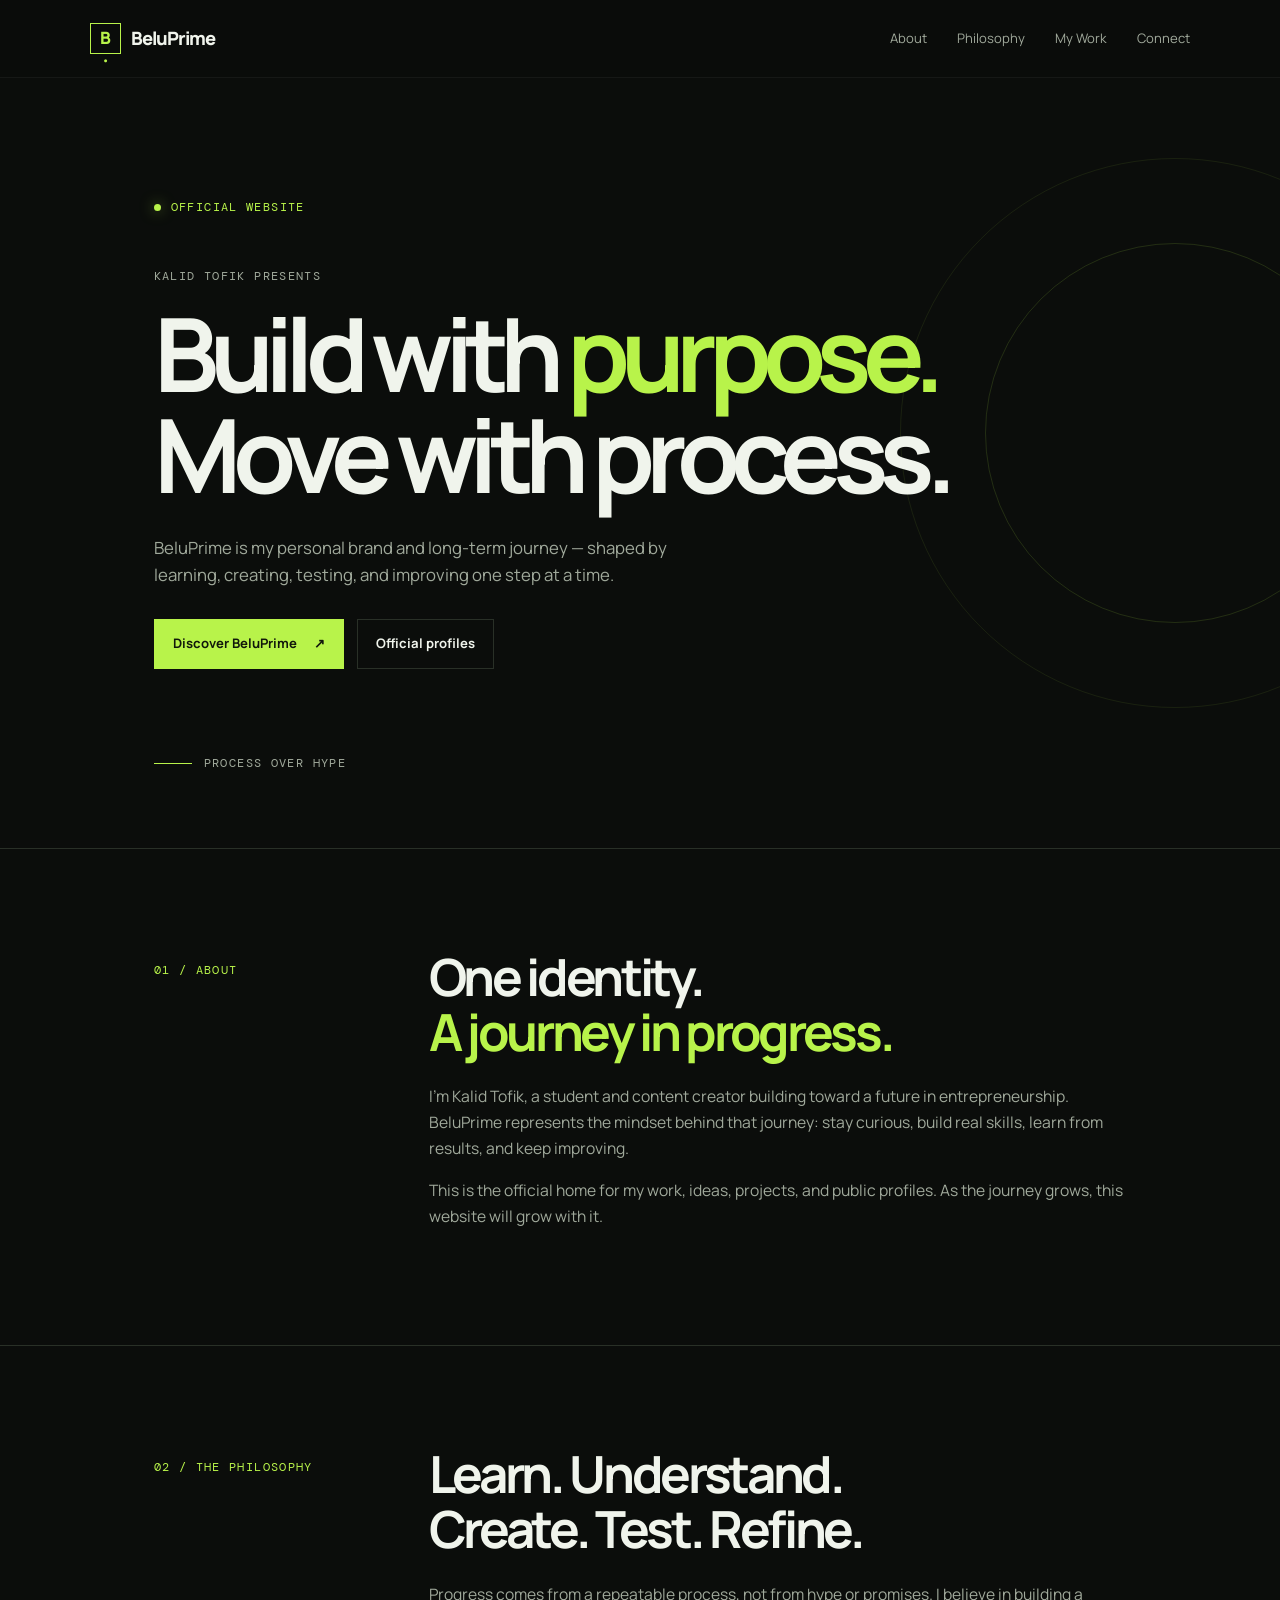
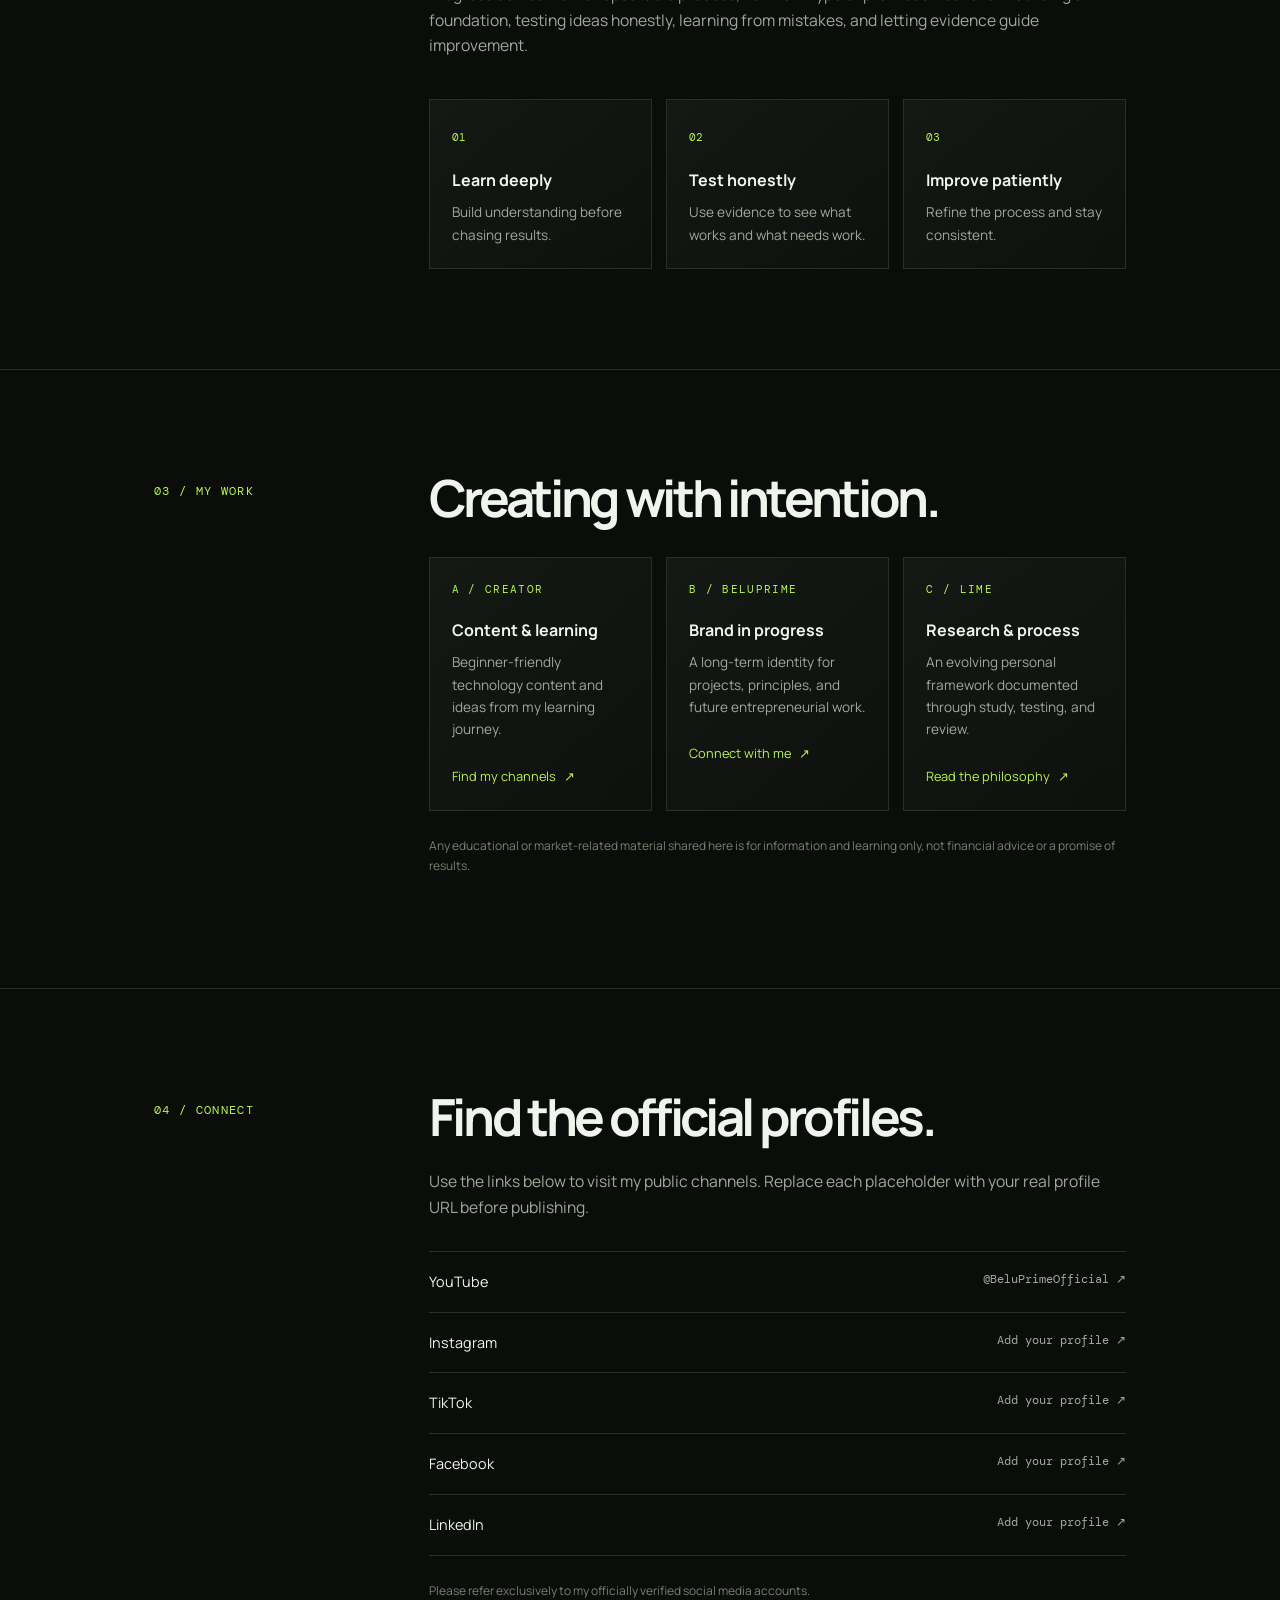
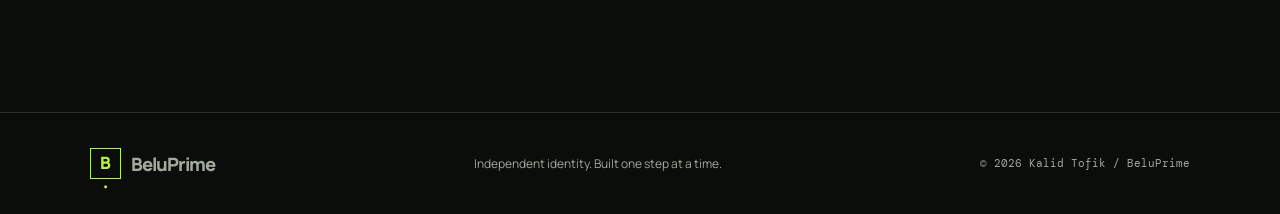
==== index.html @ 7e224785 "Update index.html" ====
<!doctype html>
<html lang="en">
<head>
  <meta charset="utf-8">
  <meta name="viewport" content="width=device-width, initial-scale=1">
  <meta name="description" content="The official home of Kalid Tofik and BeluPrime — a creator identity built around learning, process, and progress.">
  <meta name="theme-color" content="#0b0d0b">
  <meta property="og:title" content="BeluPrime — Official Website">
  <meta property="og:description" content="Meet Kalid Tofik and explore the BeluPrime philosophy: process over hype.">
  <meta property="og:type" content="website">
  <title>BeluPrime — Official Website</title>
  <link rel="stylesheet" href="style.css">
<link rel="icon" href="/beluprime.ico?v=4" type="image/x-icon">
<link rel="manifest" href="/site.webmanifest">
  <script type="application/ld+json">
  {
    "@context": "https://schema.org",
    "@type": "Person",
    "name": "Kalid Tofik",
    "alternateName": "BeluPrime",
    "description": "Creator and founder of BeluPrime.",
    "url": "https://beluprime.github.io/"
  }
  </script>
</head>
<body>
  <header class="topbar">
    <a class="wordmark" href="#home" aria-label="BeluPrime home"><span class="mark">B<span>•</span></span> BeluPrime</a>
    <nav aria-label="Main navigation">
      <a href="#about">About</a>
      <a href="#philosophy">Philosophy</a>
      <a href="#work">My Work</a>
      <a href="#connect">Connect</a>
    </nav>
  </header>

  <main>
    <section class="hero" id="home">
      <div class="eyebrow"><span class="dot"></span> OFFICIAL WEBSITE</div>
      <p class="hero-kicker">KALID TOFIK PRESENTS</p>
      <h1>Build with <span>purpose.</span><br>Move with process.</h1>
      <p class="hero-copy">BeluPrime is my personal brand and long-term journey — shaped by learning, creating, testing, and improving one step at a time.</p>
      <div class="actions">
        <a class="button primary" href="#about">Discover BeluPrime <span>↗</span></a>
        <a class="button secondary" href="#connect">Official profiles</a>
      </div>
      <div class="hero-note"><span class="line"></span> PROCESS OVER HYPE</div>
      <div class="hero-orbit orbit-one"></div><div class="hero-orbit orbit-two"></div>
    </section>

    <section class="intro section" id="about">
      <div class="section-label">01 / ABOUT</div>
      <div class="section-body">
        <h2>One identity.<br><span>A journey in progress.</span></h2>
        <p>I'm Kalid Tofik, a student and content creator building toward a future in entrepreneurship. BeluPrime represents the mindset behind that journey: stay curious, build real skills, learn from results, and keep improving.</p>
        <p>This is the official home for my work, ideas, projects, and public profiles. As the journey grows, this website will grow with it.</p>
      </div>
    </section>

    <section class="philosophy section" id="philosophy">
      <div class="section-label">02 / THE PHILOSOPHY</div>
      <div class="section-body">
        <h2>Learn. Understand.<br>Create. Test. Refine.</h2>
        <p>Progress comes from a repeatable process, not from hype or promises. I believe in building a foundation, testing ideas honestly, learning from mistakes, and letting evidence guide improvement.</p>
        <div class="principles">
          <article><span>01</span><h3>Learn deeply</h3><p>Build understanding before chasing results.</p></article>
          <article><span>02</span><h3>Test honestly</h3><p>Use evidence to see what works and what needs work.</p></article>
          <article><span>03</span><h3>Improve patiently</h3><p>Refine the process and stay consistent.</p></article>
        </div>
      </div>
    </section>

    <section class="work section" id="work">
      <div class="section-label">03 / MY WORK</div>
      <div class="section-body">
        <h2>Creating with intention.</h2>
        <div class="work-grid">
          <article class="work-card">
            <div class="card-index">A / CREATOR</div><h3>Content & learning</h3>
            <p>Beginner-friendly technology content and ideas from my learning journey.</p>
            <a href="#connect">Find my channels <span>↗</span></a>
          </article>
          <article class="work-card">
            <div class="card-index">B / BELUPRIME</div><h3>Brand in progress</h3>
            <p>A long-term identity for projects, principles, and future entrepreneurial work.</p>
            <a href="#connect">Connect with me <span>↗</span></a>
          </article>
          <article class="work-card">
            <div class="card-index">C / LIME</div><h3>Research & process</h3>
            <p>An evolving personal framework documented through study, testing, and review.</p>
            <a href="#philosophy">Read the philosophy <span>↗</span></a>
          </article>
        </div>
        <p class="disclaimer">Any educational or market-related material shared here is for information and learning only, not financial advice or a promise of results.</p>
      </div>
    </section>

    <section class="connect section" id="connect">
      <div class="section-label">04 / CONNECT</div>
      <div class="section-body">
        <h2>Find the official profiles.</h2>
        <p>Use the links below to visit my public channels. Replace each placeholder with your real profile URL before publishing.</p>
        <div class="social-list">
          <a href="https://www.youtube.com/@BeluPrimeOfficial" target="_blank" rel="noopener noreferrer"><span>YouTube</span><span>@BeluPrimeOfficial ↗</span></a>
          <a href="https://www.instagram.com/" target="_blank" rel="noopener noreferrer"><span>Instagram</span><span>Add your profile ↗</span></a>
          <a href="https://www.tiktok.com/" target="_blank" rel="noopener noreferrer"><span>TikTok</span><span>Add your profile ↗</span></a>
          <a href="https://www.facebook.com/" target="_blank" rel="noopener noreferrer"><span>Facebook</span><span>Add your profile ↗</span></a>
          <a href="https://www.linkedin.com/" target="_blank" rel="noopener noreferrer"><span>LinkedIn</span><span>Add your profile ↗</span></a>
        </div>
        <p class="small-note">Please refer exclusively to my officially verified social media accounts.</p>
      </div>
    </section>
  </main>

  <footer>
    <a class="wordmark" href="#home"><span class="mark">B<span>•</span></span> BeluPrime</a>
    <p>Independent identity. Built one step at a time.</p>
    <span class="copyright">© <span id="year"></span> Kalid Tofik / BeluPrime</span>
  </footer>
  <script>document.getElementById('year').textContent = new Date().getFullYear();</script>
</body>
</html>
---- style.css ----
@import url('https://fonts.googleapis.com/css2?family=DM+Mono:wght@400;500&family=Manrope:wght@400;500;600;700;800&display=swap');
:root{--bg:#0b0d0b;--panel:#111511;--text:#f0f4ec;--muted:#a0a99b;--lime:#b8f34a;--line:#293027}
*{box-sizing:border-box}html{scroll-behavior:smooth;scroll-padding-top:90px}body{margin:0;background:var(--bg);color:var(--text);font-family:Manrope,Arial,sans-serif;line-height:1.65}a{color:inherit;text-decoration:none}.topbar{height:78px;display:flex;align-items:center;justify-content:space-between;padding:0 7vw;border-bottom:1px solid #ffffff0d;position:sticky;top:0;background:#0b0d0bed;backdrop-filter:blur(14px);z-index:5}.wordmark{font-weight:800;letter-spacing:-.05em;display:flex;align-items:center;gap:10px;font-size:1.15rem}.mark{width:31px;height:31px;border:1px solid var(--lime);color:var(--lime);display:grid;place-items:center;font-size:17px;letter-spacing:-.08em}.mark span{font-size:10px}nav{display:flex;gap:30px;color:var(--muted);font-size:.82rem}nav a:hover,.social-list a:hover{color:var(--lime)}.hero{min-height:650px;padding:120px 12vw 75px;position:relative;overflow:hidden;border-bottom:1px solid var(--line)}.eyebrow,.hero-kicker,.section-label,.card-index,.hero-note{font-family:'DM Mono',monospace;letter-spacing:.12em;font-size:.72rem}.eyebrow{color:var(--lime);display:flex;align-items:center;gap:10px}.dot{width:7px;height:7px;border-radius:50%;background:var(--lime);box-shadow:0 0 14px #b8f34a88}.hero-kicker{color:var(--muted);margin-top:50px}.hero h1{font-size:clamp(3.4rem,8vw,7.2rem);line-height:.99;letter-spacing:-.085em;margin:17px 0 28px;max-width:900px;position:relative;z-index:1}.hero h1 span,.section h2 span{color:var(--lime)}.hero-copy{max-width:560px;color:var(--muted);font-size:1.05rem}.actions{display:flex;gap:13px;flex-wrap:wrap;margin-top:30px}.button{padding:13px 18px;font-size:.82rem;font-weight:700;border:1px solid var(--line)}.button span{margin-left:14px}.primary{background:var(--lime);color:#11170b;border-color:var(--lime)}.secondary:hover{border-color:var(--lime)}.hero-note{display:flex;align-items:center;gap:12px;color:var(--muted);margin-top:85px}.line{height:1px;width:38px;background:var(--lime)}.hero-orbit{position:absolute;border:1px solid #b8f34a16;border-radius:50%;pointer-events:none}.orbit-one{width:550px;height:550px;right:-170px;top:80px}.orbit-two{width:380px;height:380px;right:-85px;top:165px;border-color:#b8f34a24}.section{display:grid;grid-template-columns:220px 1fr;gap:55px;padding:100px 12vw;border-bottom:1px solid var(--line)}.section-label{color:var(--lime);padding-top:12px}.section-body{max-width:850px}.section h2{font-size:clamp(2.1rem,4vw,3.8rem);line-height:1.08;letter-spacing:-.065em;margin:0 0 25px}.section-body>p{max-width:720px;color:var(--muted);font-size:.98rem}.principles{display:grid;grid-template-columns:repeat(3,1fr);gap:14px;margin-top:40px}.principles article,.work-card{border:1px solid var(--line);background:linear-gradient(140deg,#141914,#0e100e);padding:22px}.principles span,.card-index{color:var(--lime);font-family:'DM Mono',monospace;font-size:.7rem}.principles h3,.work-card h3{font-size:1rem;margin:18px 0 8px}.principles p,.work-card p{font-size:.85rem;color:var(--muted);margin:0}.work-grid{display:grid;grid-template-columns:repeat(3,1fr);gap:14px;margin-top:32px}.work-card{min-height:230px}.work-card a{display:inline-block;margin-top:25px;color:var(--lime);font-size:.8rem}.work-card a span{margin-left:5px}.disclaimer,.small-note{font-size:.75rem!important;color:#788171!important;margin-top:25px}.social-list{border-top:1px solid var(--line);margin-top:30px}.social-list a{display:flex;justify-content:space-between;gap:15px;padding:18px 0;border-bottom:1px solid var(--line);font-size:.9rem}.social-list a span:last-child{font-family:'DM Mono',monospace;font-size:.73rem;color:var(--muted)}footer{display:flex;align-items:center;justify-content:space-between;gap:20px;padding:35px 7vw;color:var(--muted);font-size:.75rem}footer p{margin:0}.copyright{font-family:'DM Mono',monospace;font-size:.68rem}
@media(max-width:760px){.topbar{height:auto;min-height:70px;padding:17px 6vw;align-items:flex-start;gap:18px;flex-direction:column}nav{width:100%;gap:18px;flex-wrap:wrap;font-size:.75rem}.hero{padding:90px 7vw 55px;min-height:600px}.hero h1{font-size:clamp(3.2rem,15vw,5.4rem)}.hero-copy{font-size:.95rem}.orbit-one{right:-370px}.orbit-two{right:-280px}.section{grid-template-columns:1fr;gap:22px;padding:70px 7vw}.principles,.work-grid{grid-template-columns:1fr}.principles article{padding:20px}.work-card{min-height:auto}footer{align-items:flex-start;flex-direction:column;padding:30px 7vw}.hero-note{margin-top:65px}}
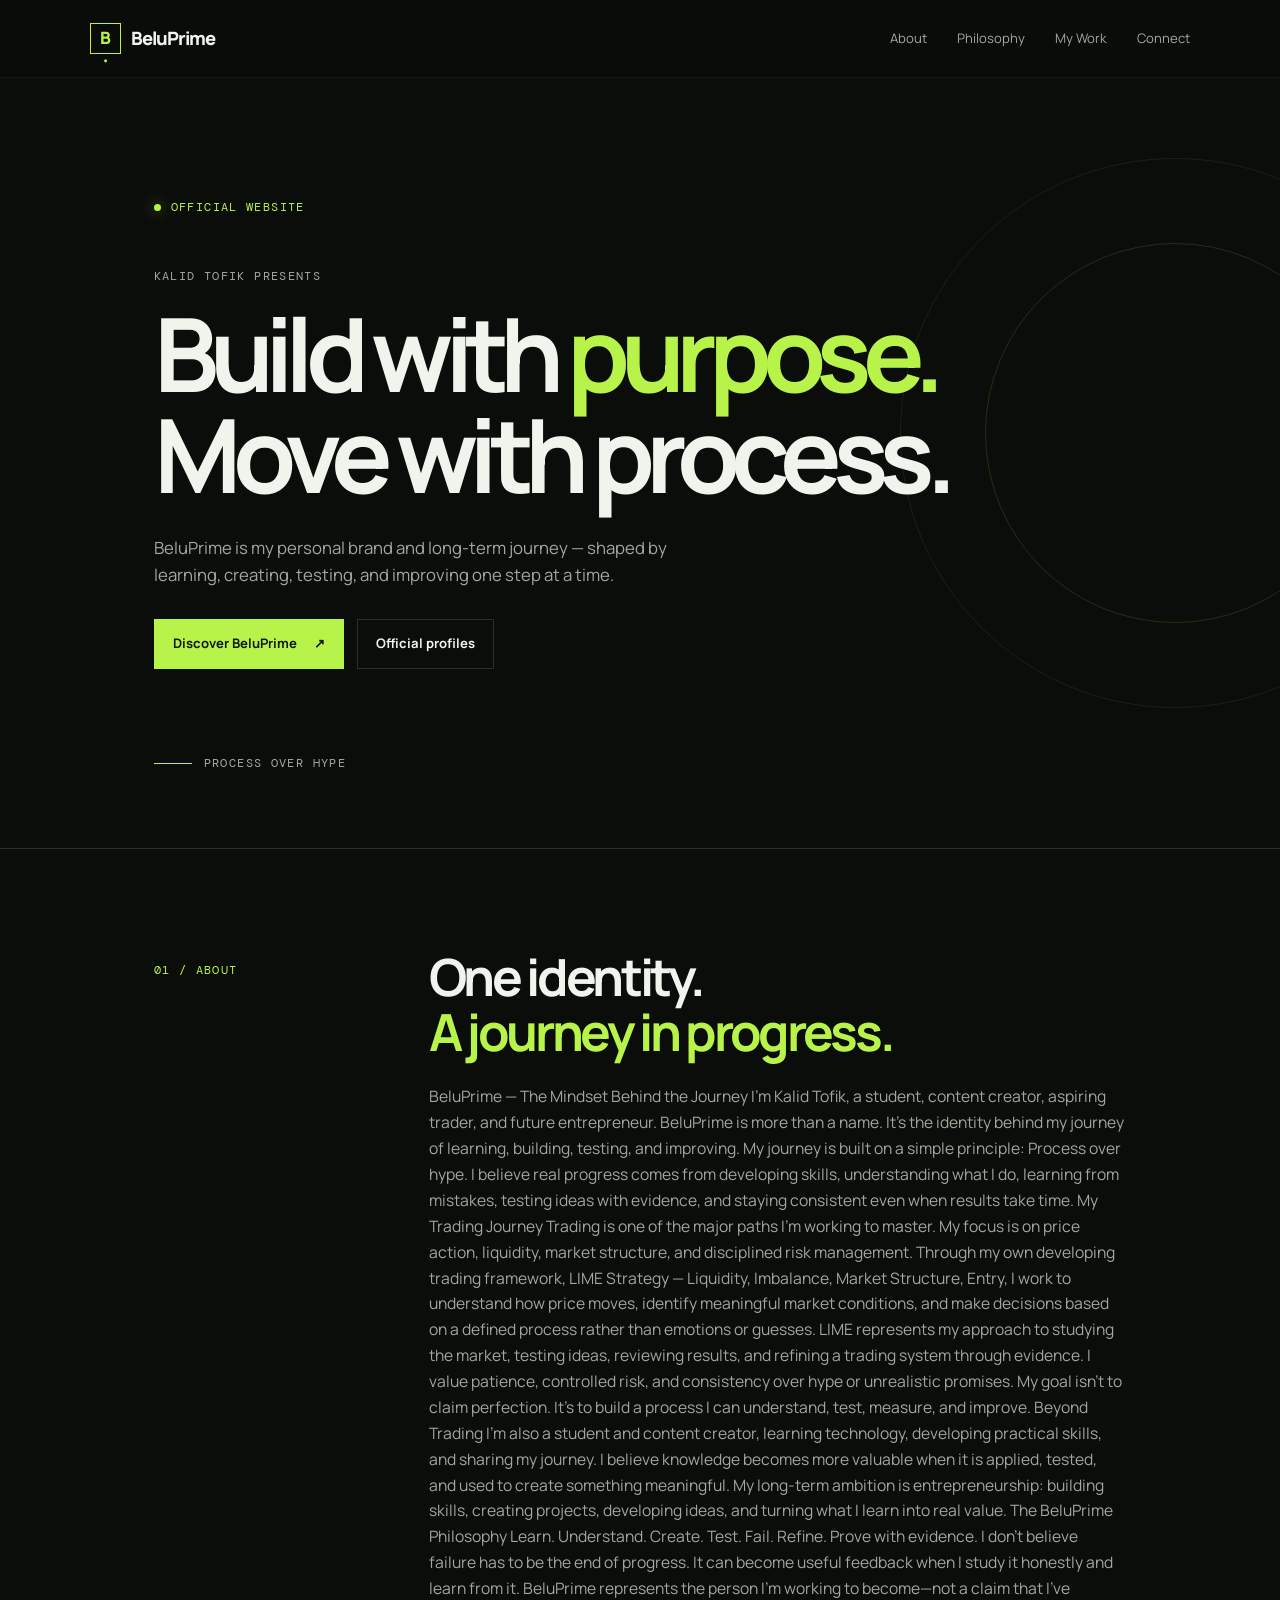
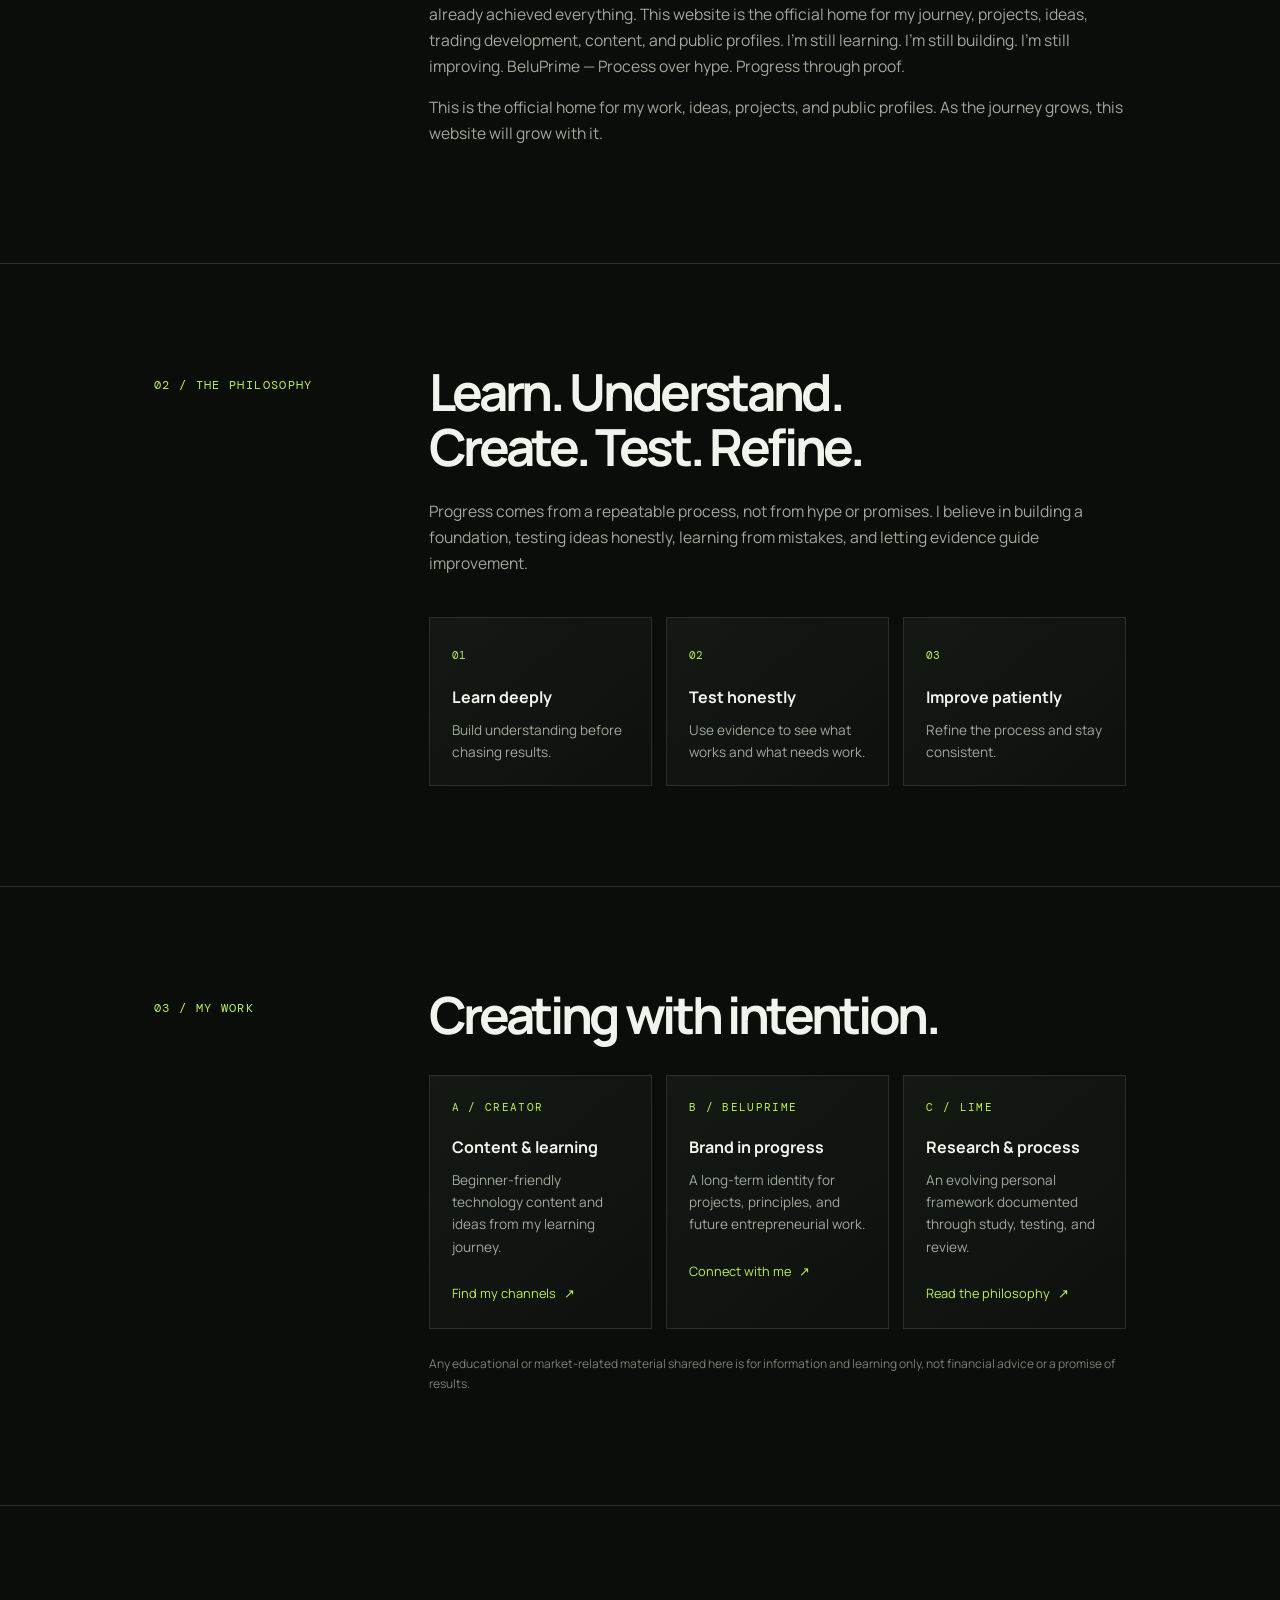
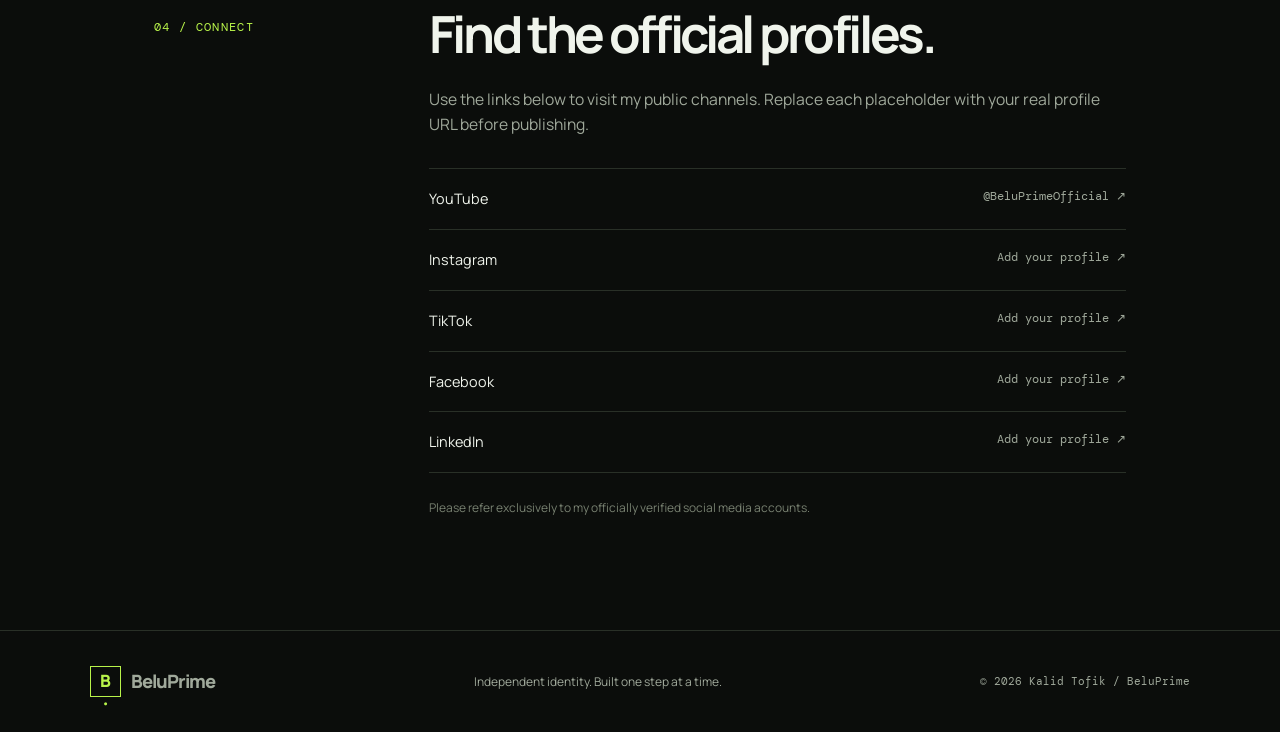
==== commit 91e9f599: "Update index.html" ====
--- a/index.html
+++ b/index.html
@@ -52,7 +52,47 @@
       <div class="section-label">01 / ABOUT</div>
       <div class="section-body">
         <h2>One identity.<br><span>A journey in progress.</span></h2>
-        <p>I'm Kalid Tofik, a student and content creator building toward a future in entrepreneurship. BeluPrime represents the mindset behind that journey: stay curious, build real skills, learn from results, and keep improving.</p>
+        <p>
+          BeluPrime — The Mindset Behind the Journey
+
+I'm Kalid Tofik, a student, content creator, aspiring trader, and future entrepreneur.
+
+BeluPrime is more than a name. It's the identity behind my journey of learning, building, testing, and improving.
+
+My journey is built on a simple principle: Process over hype.
+
+I believe real progress comes from developing skills, understanding what I do, learning from mistakes, testing ideas with evidence, and staying consistent even when results take time.
+
+My Trading Journey
+
+Trading is one of the major paths I'm working to master. My focus is on price action, liquidity, market structure, and disciplined risk management.
+
+Through my own developing trading framework, LIME Strategy — Liquidity, Imbalance, Market Structure, Entry, I work to understand how price moves, identify meaningful market conditions, and make decisions based on a defined process rather than emotions or guesses.
+
+LIME represents my approach to studying the market, testing ideas, reviewing results, and refining a trading system through evidence. I value patience, controlled risk, and consistency over hype or unrealistic promises.
+
+My goal isn't to claim perfection. It's to build a process I can understand, test, measure, and improve.
+
+Beyond Trading
+
+I'm also a student and content creator, learning technology, developing practical skills, and sharing my journey. I believe knowledge becomes more valuable when it is applied, tested, and used to create something meaningful.
+
+My long-term ambition is entrepreneurship: building skills, creating projects, developing ideas, and turning what I learn into real value.
+
+The BeluPrime Philosophy
+
+Learn. Understand. Create. Test. Fail. Refine. Prove with evidence.
+
+I don't believe failure has to be the end of progress. It can become useful feedback when I study it honestly and learn from it.
+
+BeluPrime represents the person I'm working to become—not a claim that I've already achieved everything.
+
+This website is the official home for my journey, projects, ideas, trading development, content, and public profiles.
+
+I'm still learning. I'm still building. I'm still improving.
+
+BeluPrime — Process over hype. Progress through proof.
+        </p>
         <p>This is the official home for my work, ideas, projects, and public profiles. As the journey grows, this website will grow with it.</p>
       </div>
     </section>
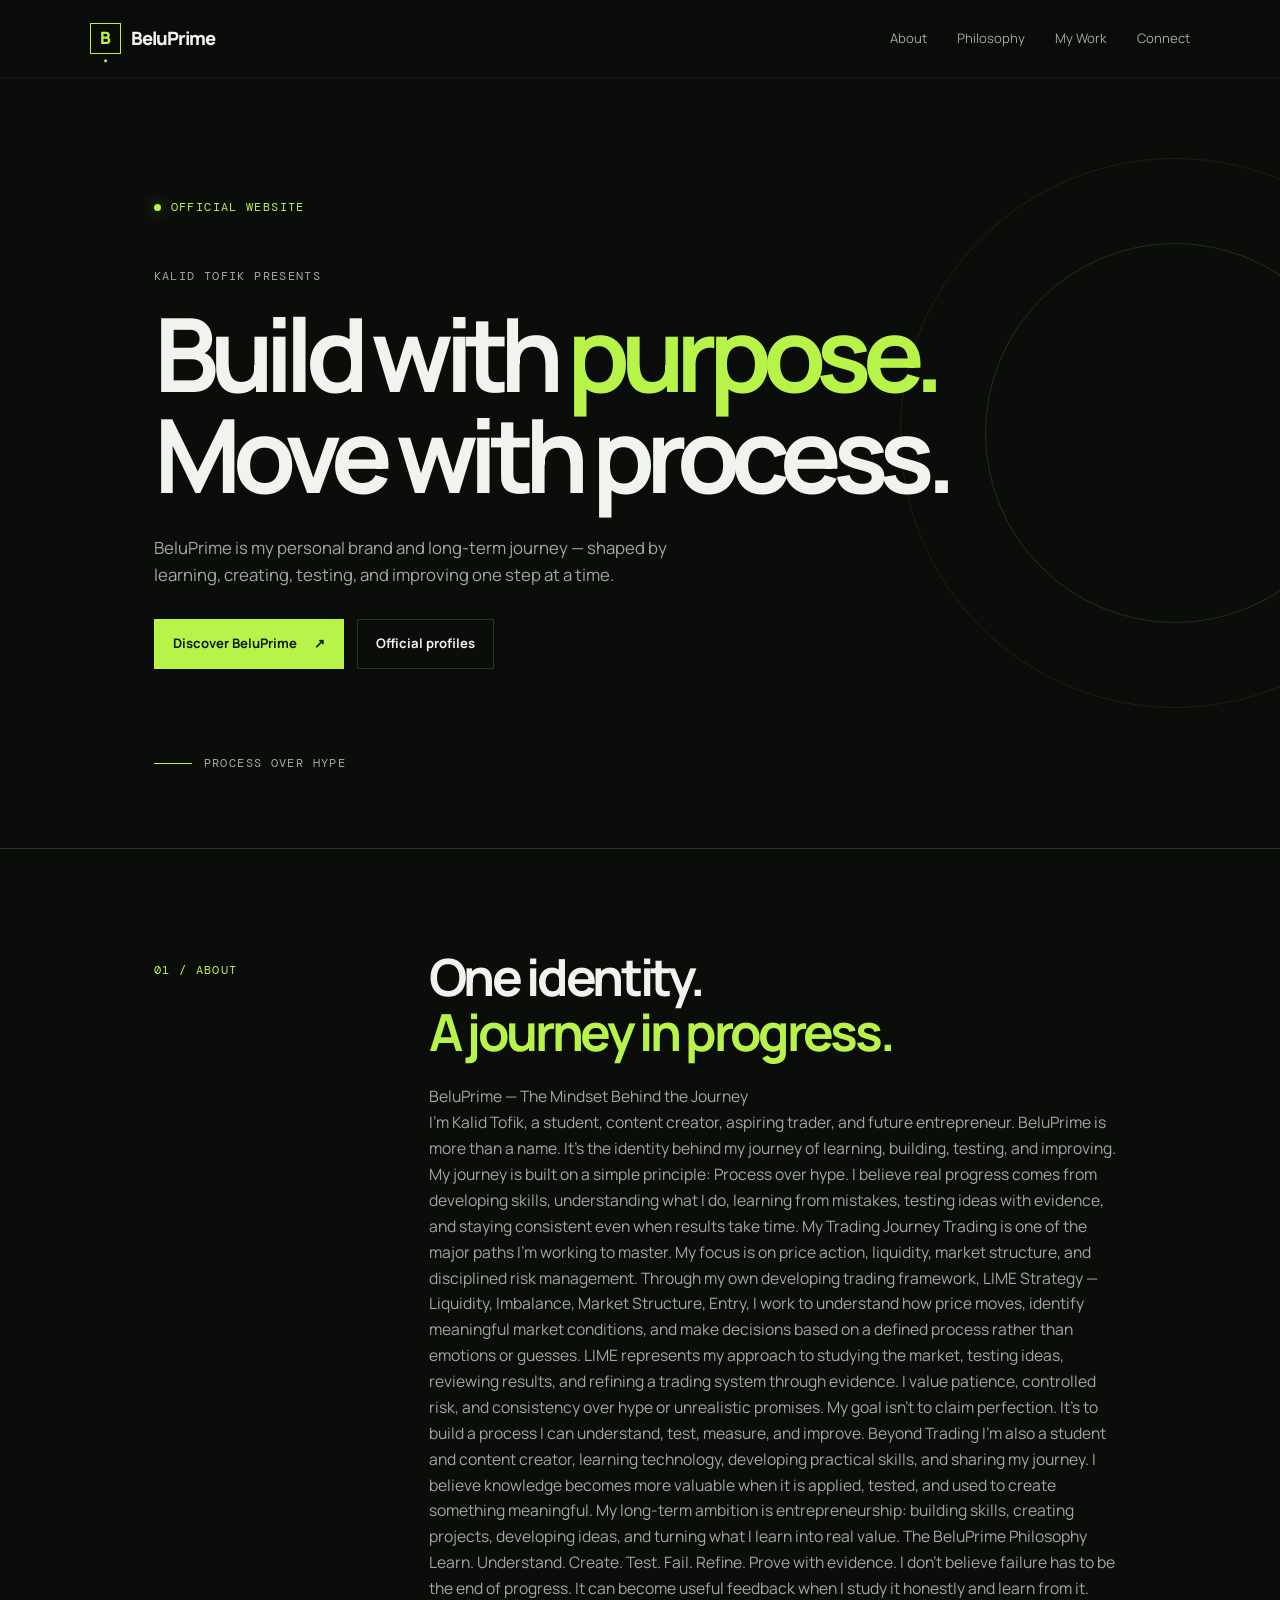
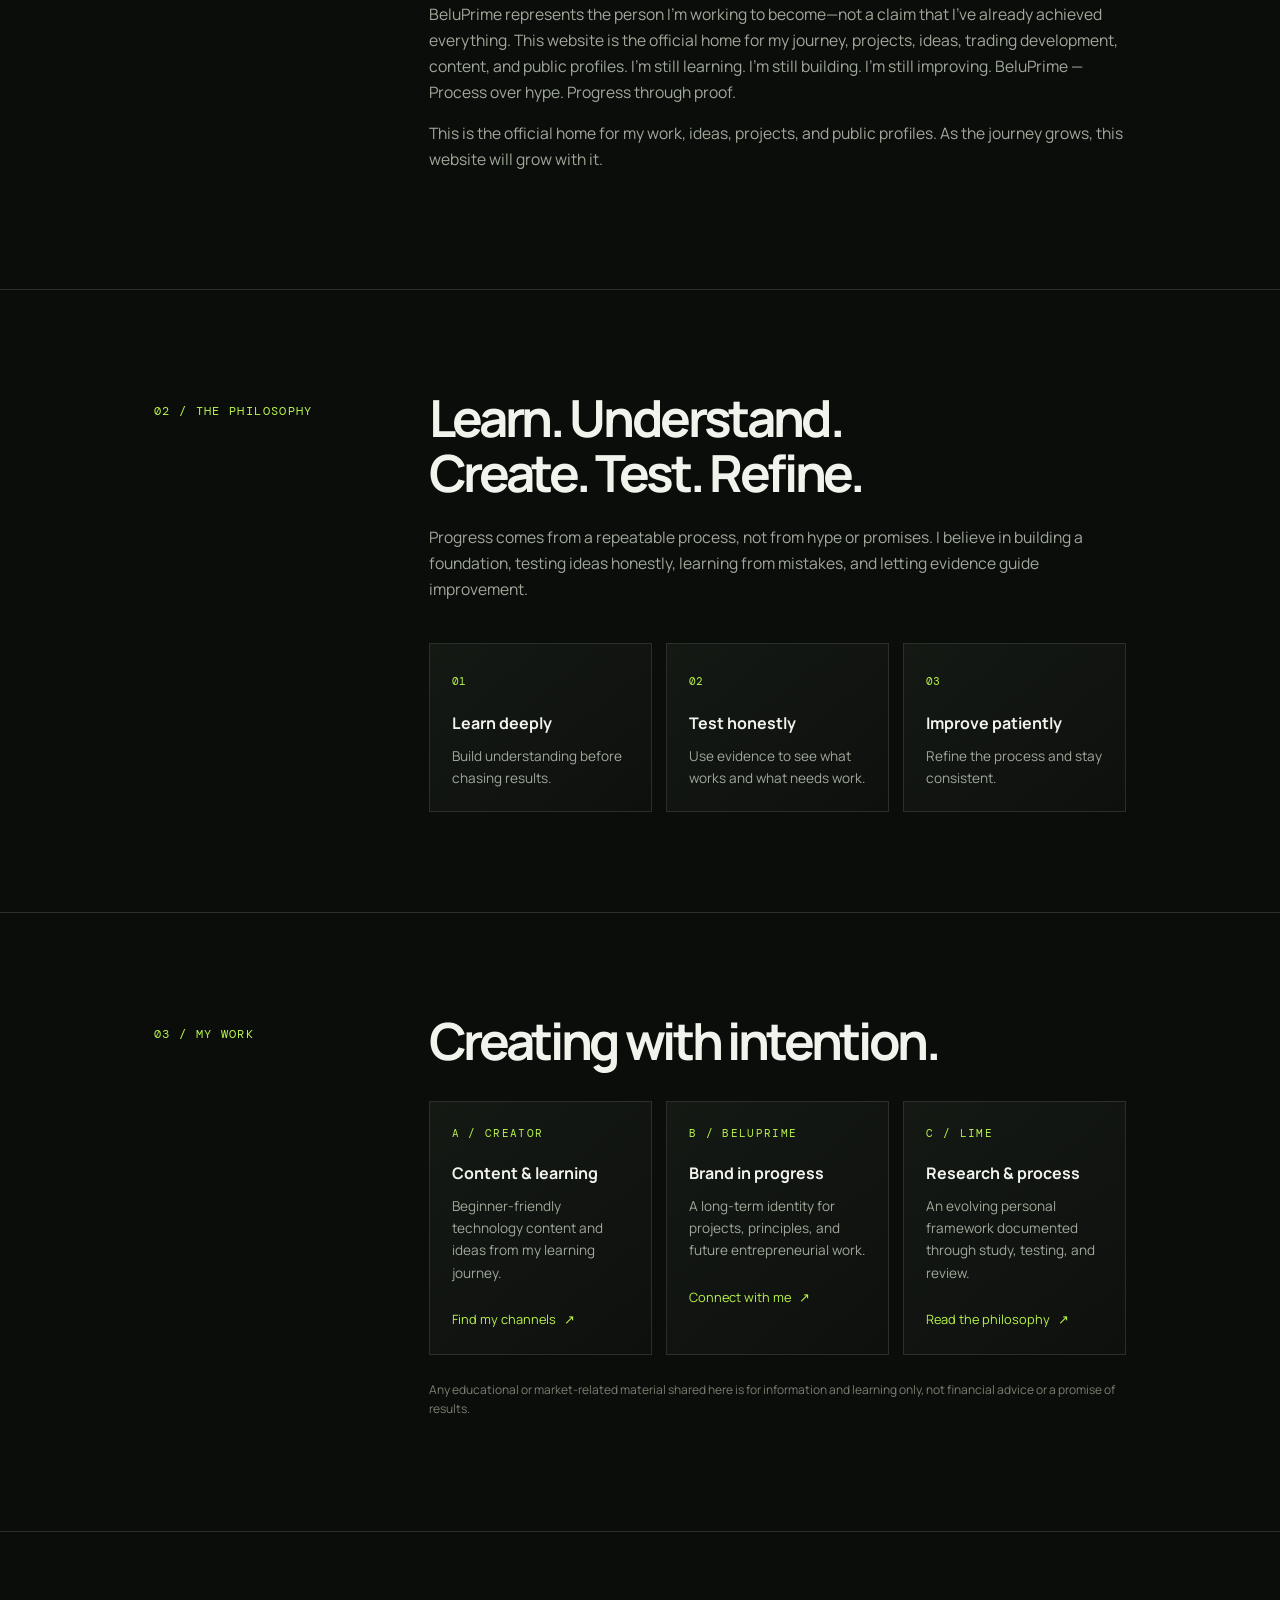
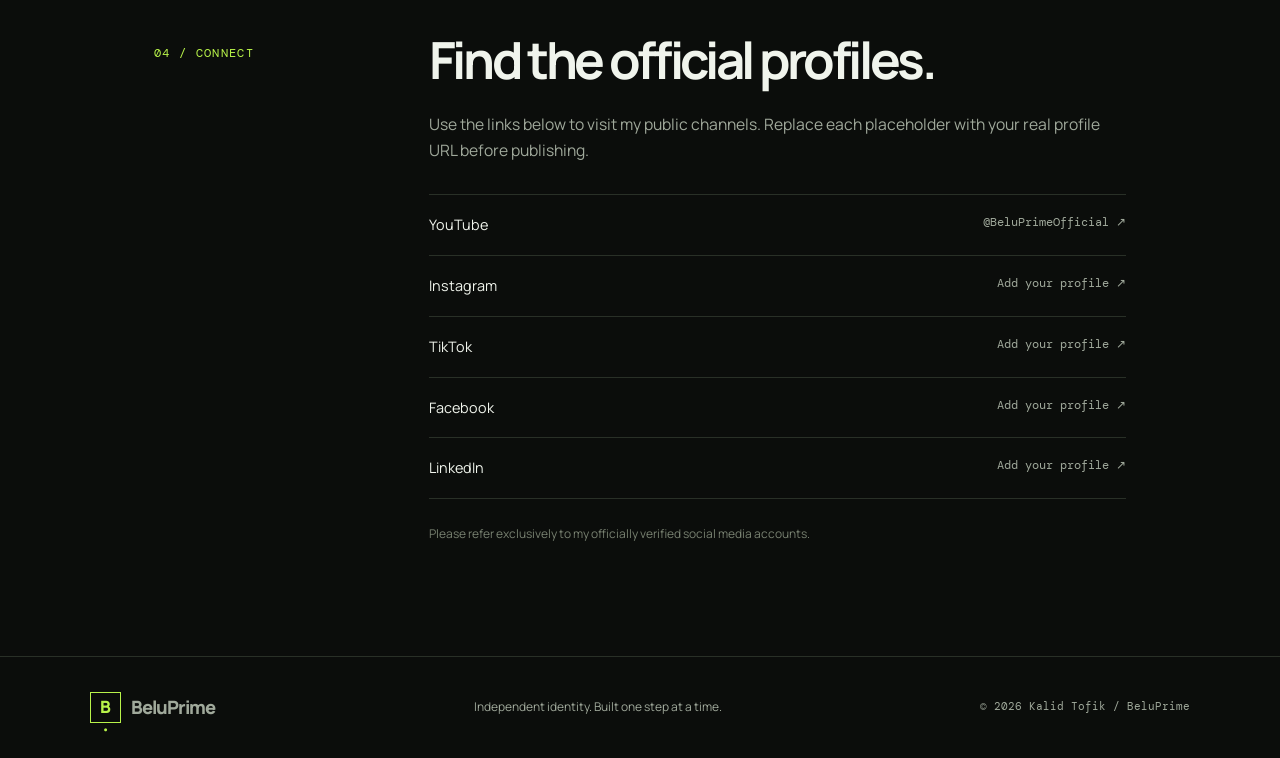
==== commit 4f5709fa: "Add line break to the description in index.html" ====
--- a/index.html
+++ b/index.html
@@ -53,7 +53,7 @@
       <div class="section-body">
         <h2>One identity.<br><span>A journey in progress.</span></h2>
         <p>
-          BeluPrime — The Mindset Behind the Journey
+          BeluPrime — The Mindset Behind the Journey<br>
 
 I'm Kalid Tofik, a student, content creator, aspiring trader, and future entrepreneur.
 
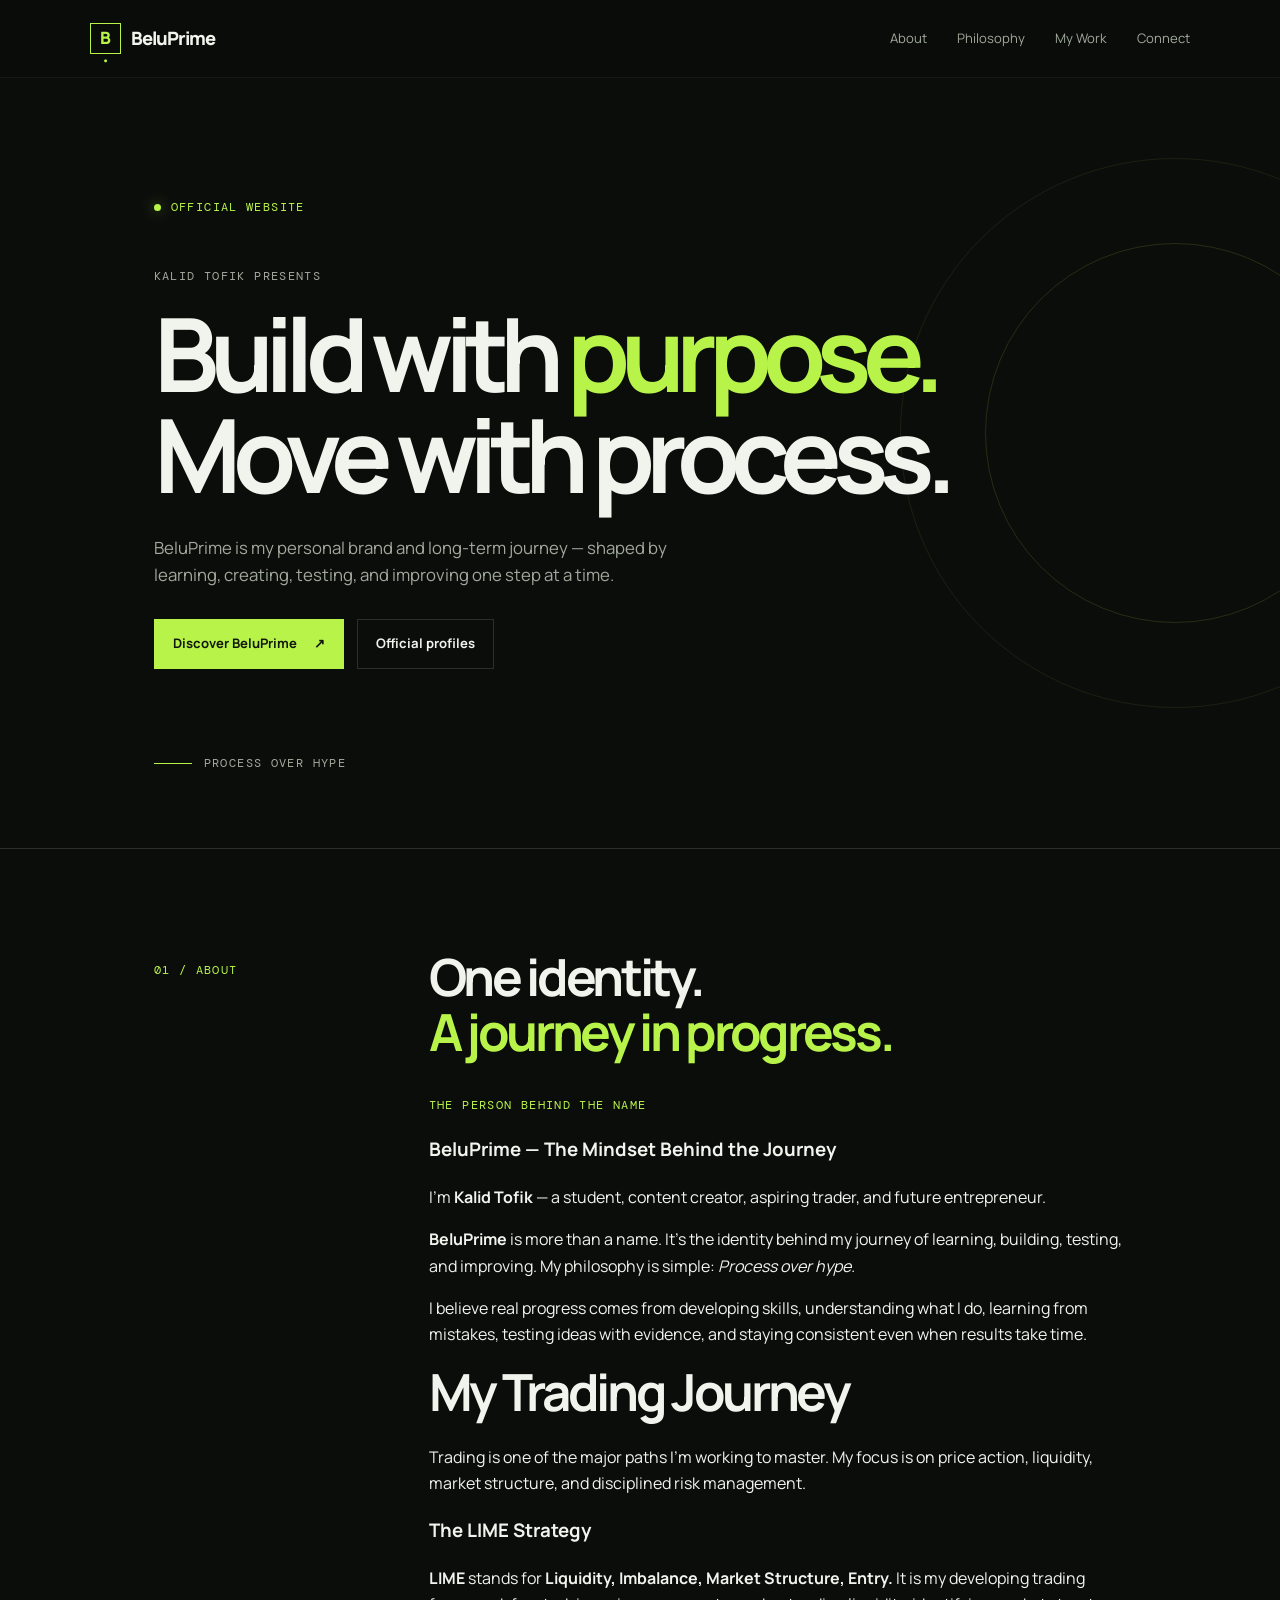
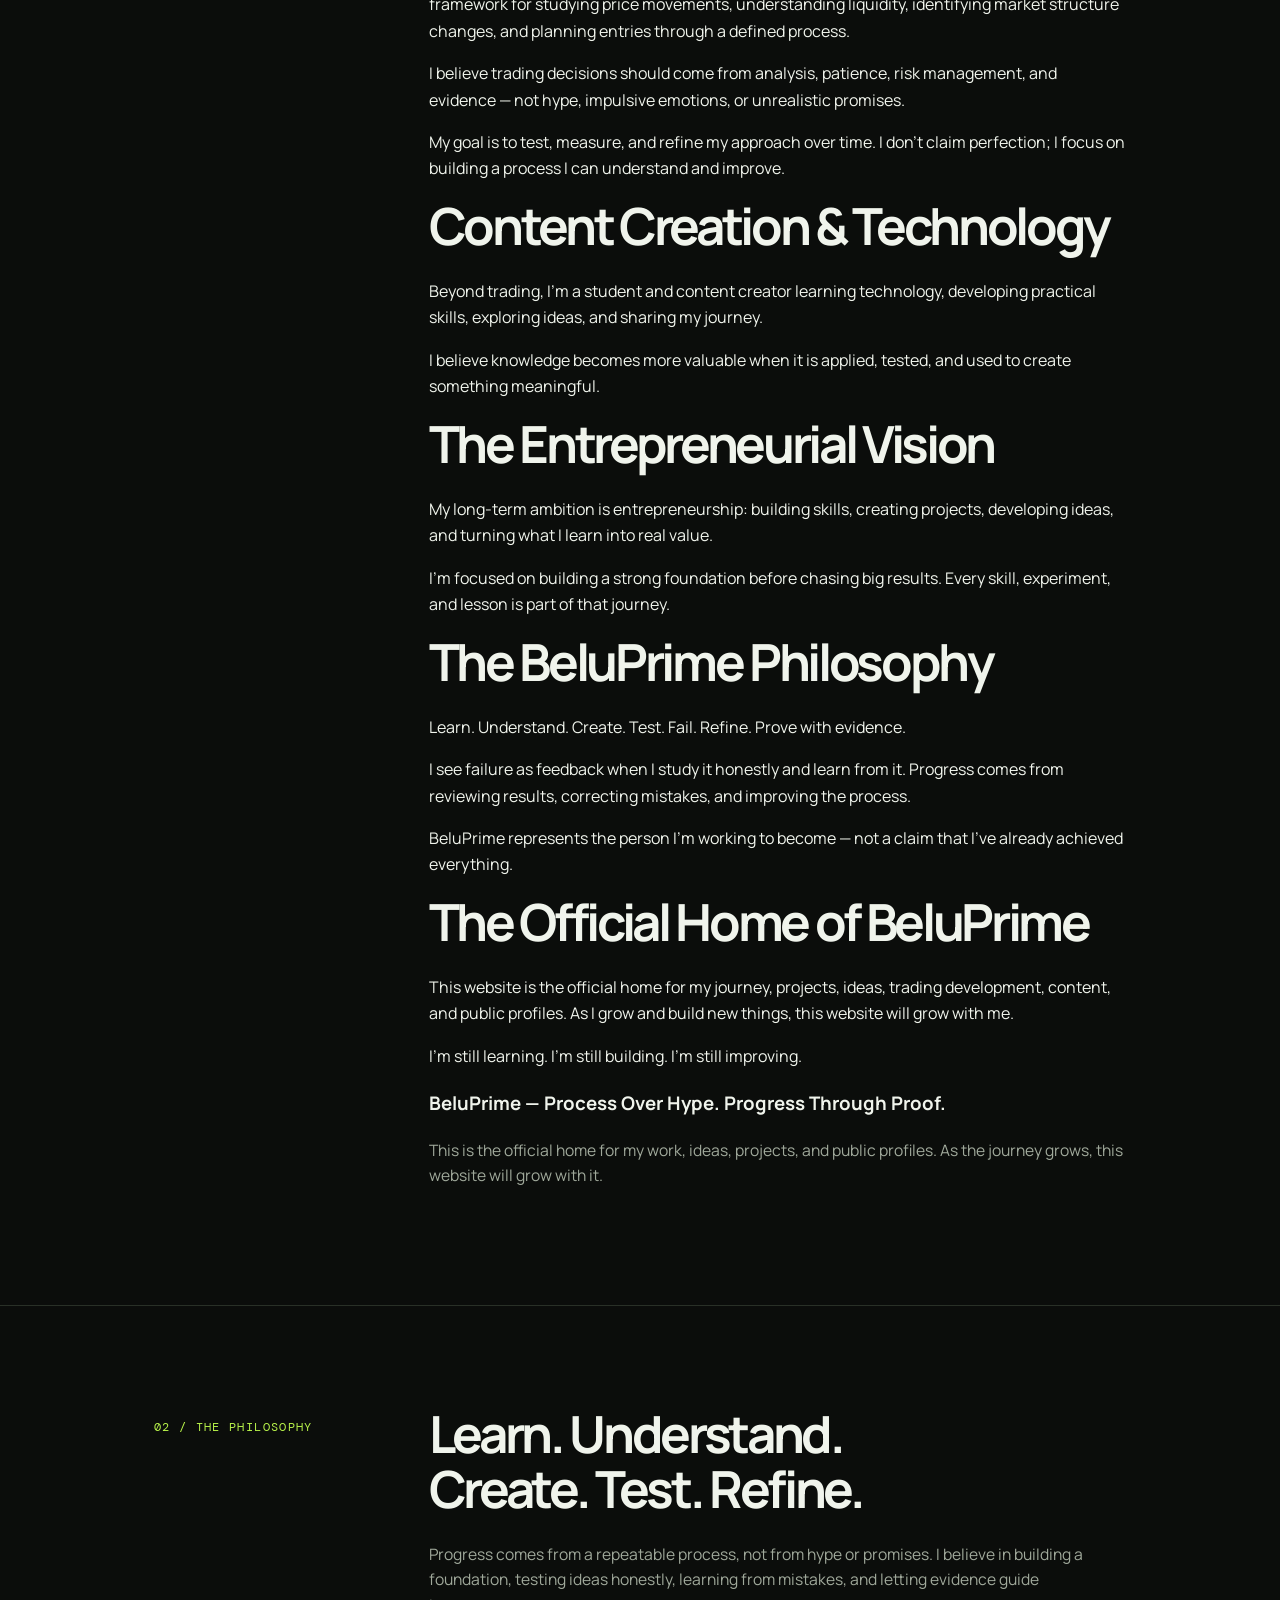
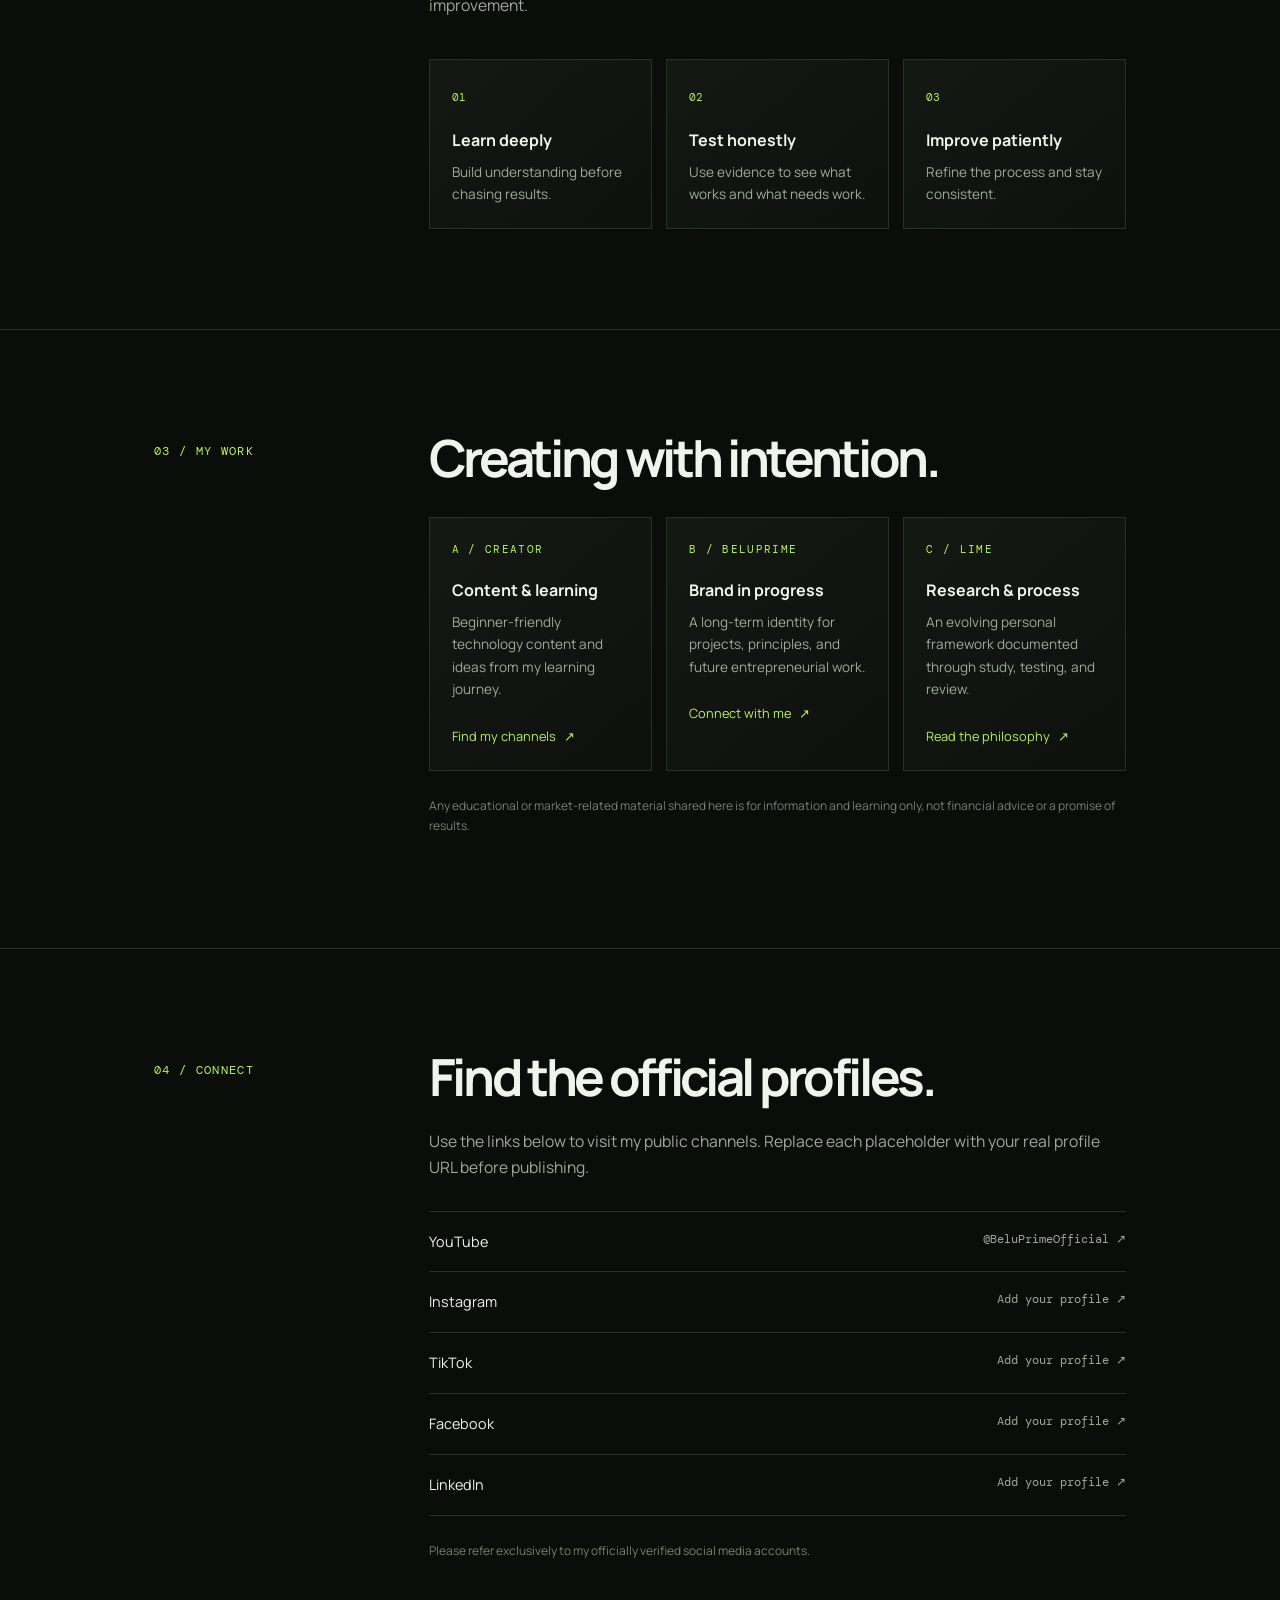
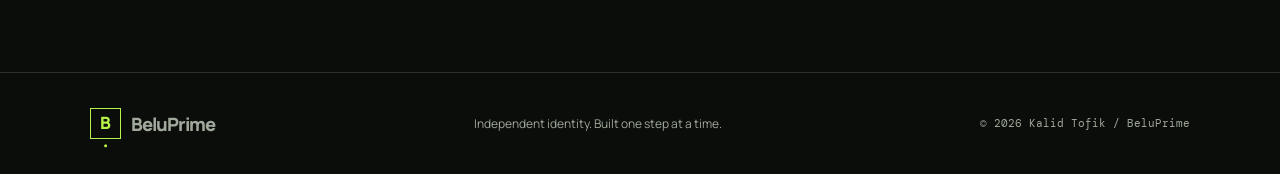
==== commit 6df2463f: "Update index.html" ====
--- a/index.html
+++ b/index.html
@@ -52,47 +52,139 @@
       <div class="section-label">01 / ABOUT</div>
       <div class="section-body">
         <h2>One identity.<br><span>A journey in progress.</span></h2>
-        <p>
-          BeluPrime — The Mindset Behind the Journey<br>
-
-I'm Kalid Tofik, a student, content creator, aspiring trader, and future entrepreneur.
-
-BeluPrime is more than a name. It's the identity behind my journey of learning, building, testing, and improving.
-
-My journey is built on a simple principle: Process over hype.
-
-I believe real progress comes from developing skills, understanding what I do, learning from mistakes, testing ideas with evidence, and staying consistent even when results take time.
-
-My Trading Journey
-
-Trading is one of the major paths I'm working to master. My focus is on price action, liquidity, market structure, and disciplined risk management.
-
-Through my own developing trading framework, LIME Strategy — Liquidity, Imbalance, Market Structure, Entry, I work to understand how price moves, identify meaningful market conditions, and make decisions based on a defined process rather than emotions or guesses.
-
-LIME represents my approach to studying the market, testing ideas, reviewing results, and refining a trading system through evidence. I value patience, controlled risk, and consistency over hype or unrealistic promises.
-
-My goal isn't to claim perfection. It's to build a process I can understand, test, measure, and improve.
-
-Beyond Trading
-
-I'm also a student and content creator, learning technology, developing practical skills, and sharing my journey. I believe knowledge becomes more valuable when it is applied, tested, and used to create something meaningful.
-
-My long-term ambition is entrepreneurship: building skills, creating projects, developing ideas, and turning what I learn into real value.
-
-The BeluPrime Philosophy
-
-Learn. Understand. Create. Test. Fail. Refine. Prove with evidence.
-
-I don't believe failure has to be the end of progress. It can become useful feedback when I study it honestly and learn from it.
-
-BeluPrime represents the person I'm working to become—not a claim that I've already achieved everything.
-
-This website is the official home for my journey, projects, ideas, trading development, content, and public profiles.
-
-I'm still learning. I'm still building. I'm still improving.
-
-BeluPrime — Process over hype. Progress through proof.
-        </p>
+
+
+        
+<section id="about" class="about-section">
+  <div class="container">
+
+    <p class="section-label">THE PERSON BEHIND THE NAME</p>
+
+    <h1>BeluPrime — The Mindset Behind the Journey</h1>
+
+    <p class="intro">
+      I'm <strong>Kalid Tofik</strong> — a student, content creator,
+      aspiring trader, and future entrepreneur.
+    </p>
+
+    <p>
+      <strong>BeluPrime</strong> is more than a name. It's the identity
+      behind my journey of learning, building, testing, and improving.
+      My philosophy is simple: <em>Process over hype.</em>
+    </p>
+
+    <p>
+      I believe real progress comes from developing skills, understanding
+      what I do, learning from mistakes, testing ideas with evidence,
+      and staying consistent even when results take time.
+    </p>
+
+    <section id="trading">
+      <h2>My Trading Journey</h2>
+
+      <p>
+        Trading is one of the major paths I'm working to master.
+        My focus is on price action, liquidity, market structure,
+        and disciplined risk management.
+      </p>
+
+      <h3>The LIME Strategy</h3>
+
+      <p>
+        <strong>LIME</strong> stands for
+        <strong>Liquidity, Imbalance, Market Structure, Entry.</strong>
+        It is my developing trading framework for studying price
+        movements, understanding liquidity, identifying market
+        structure changes, and planning entries through a defined process.
+      </p>
+
+      <p>
+        I believe trading decisions should come from analysis,
+        patience, risk management, and evidence — not hype,
+        impulsive emotions, or unrealistic promises.
+      </p>
+
+      <p>
+        My goal is to test, measure, and refine my approach over time.
+        I don't claim perfection; I focus on building a process
+        I can understand and improve.
+      </p>
+    </section>
+
+    <section id="content-creation">
+      <h2>Content Creation & Technology</h2>
+
+      <p>
+        Beyond trading, I'm a student and content creator learning
+        technology, developing practical skills, exploring ideas,
+        and sharing my journey.
+      </p>
+
+      <p>
+        I believe knowledge becomes more valuable when it is applied,
+        tested, and used to create something meaningful.
+      </p>
+    </section>
+
+    <section id="entrepreneurship">
+      <h2>The Entrepreneurial Vision</h2>
+
+      <p>
+        My long-term ambition is entrepreneurship: building skills,
+        creating projects, developing ideas, and turning what I learn
+        into real value.
+      </p>
+
+      <p>
+        I'm focused on building a strong foundation before chasing
+        big results. Every skill, experiment, and lesson is part
+        of that journey.
+      </p>
+    </section>
+
+    <section id="philosophy">
+      <h2>The BeluPrime Philosophy</h2>
+
+      <p class="philosophy">
+        Learn. Understand. Create. Test. Fail. Refine.
+        Prove with evidence.
+      </p>
+
+      <p>
+        I see failure as feedback when I study it honestly and learn
+        from it. Progress comes from reviewing results, correcting
+        mistakes, and improving the process.
+      </p>
+
+      <p>
+        BeluPrime represents the person I'm working to become —
+        not a claim that I've already achieved everything.
+      </p>
+    </section>
+
+    <section id="official">
+      <h2>The Official Home of BeluPrime</h2>
+
+      <p>
+        This website is the official home for my journey, projects,
+        ideas, trading development, content, and public profiles.
+        As I grow and build new things, this website will grow with me.
+      </p>
+
+      <p class="closing">
+        I'm still learning. I'm still building. I'm still improving.
+      </p>
+
+      <h3>BeluPrime — Process Over Hype. Progress Through Proof.</h3>
+    </section>
+
+  </div>
+</section>
+
+
+
+
+        
         <p>This is the official home for my work, ideas, projects, and public profiles. As the journey grows, this website will grow with it.</p>
       </div>
     </section>
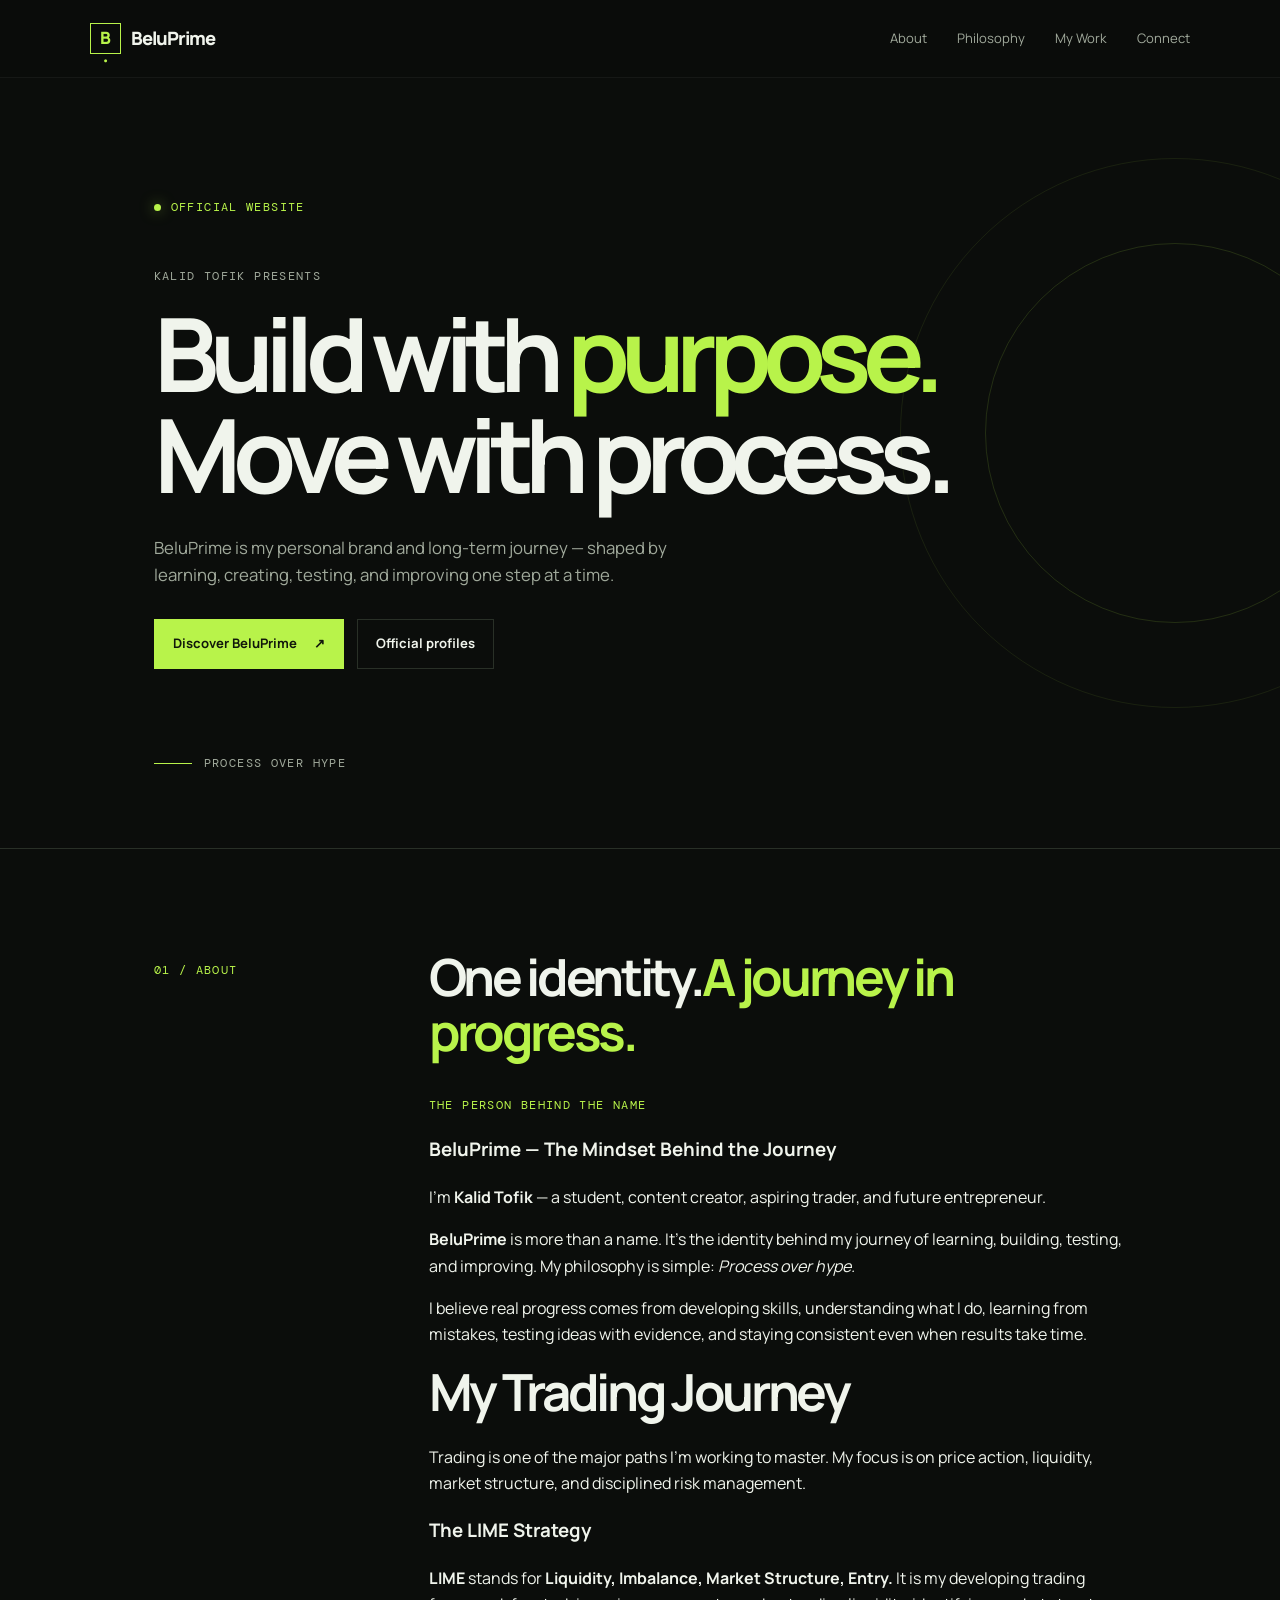
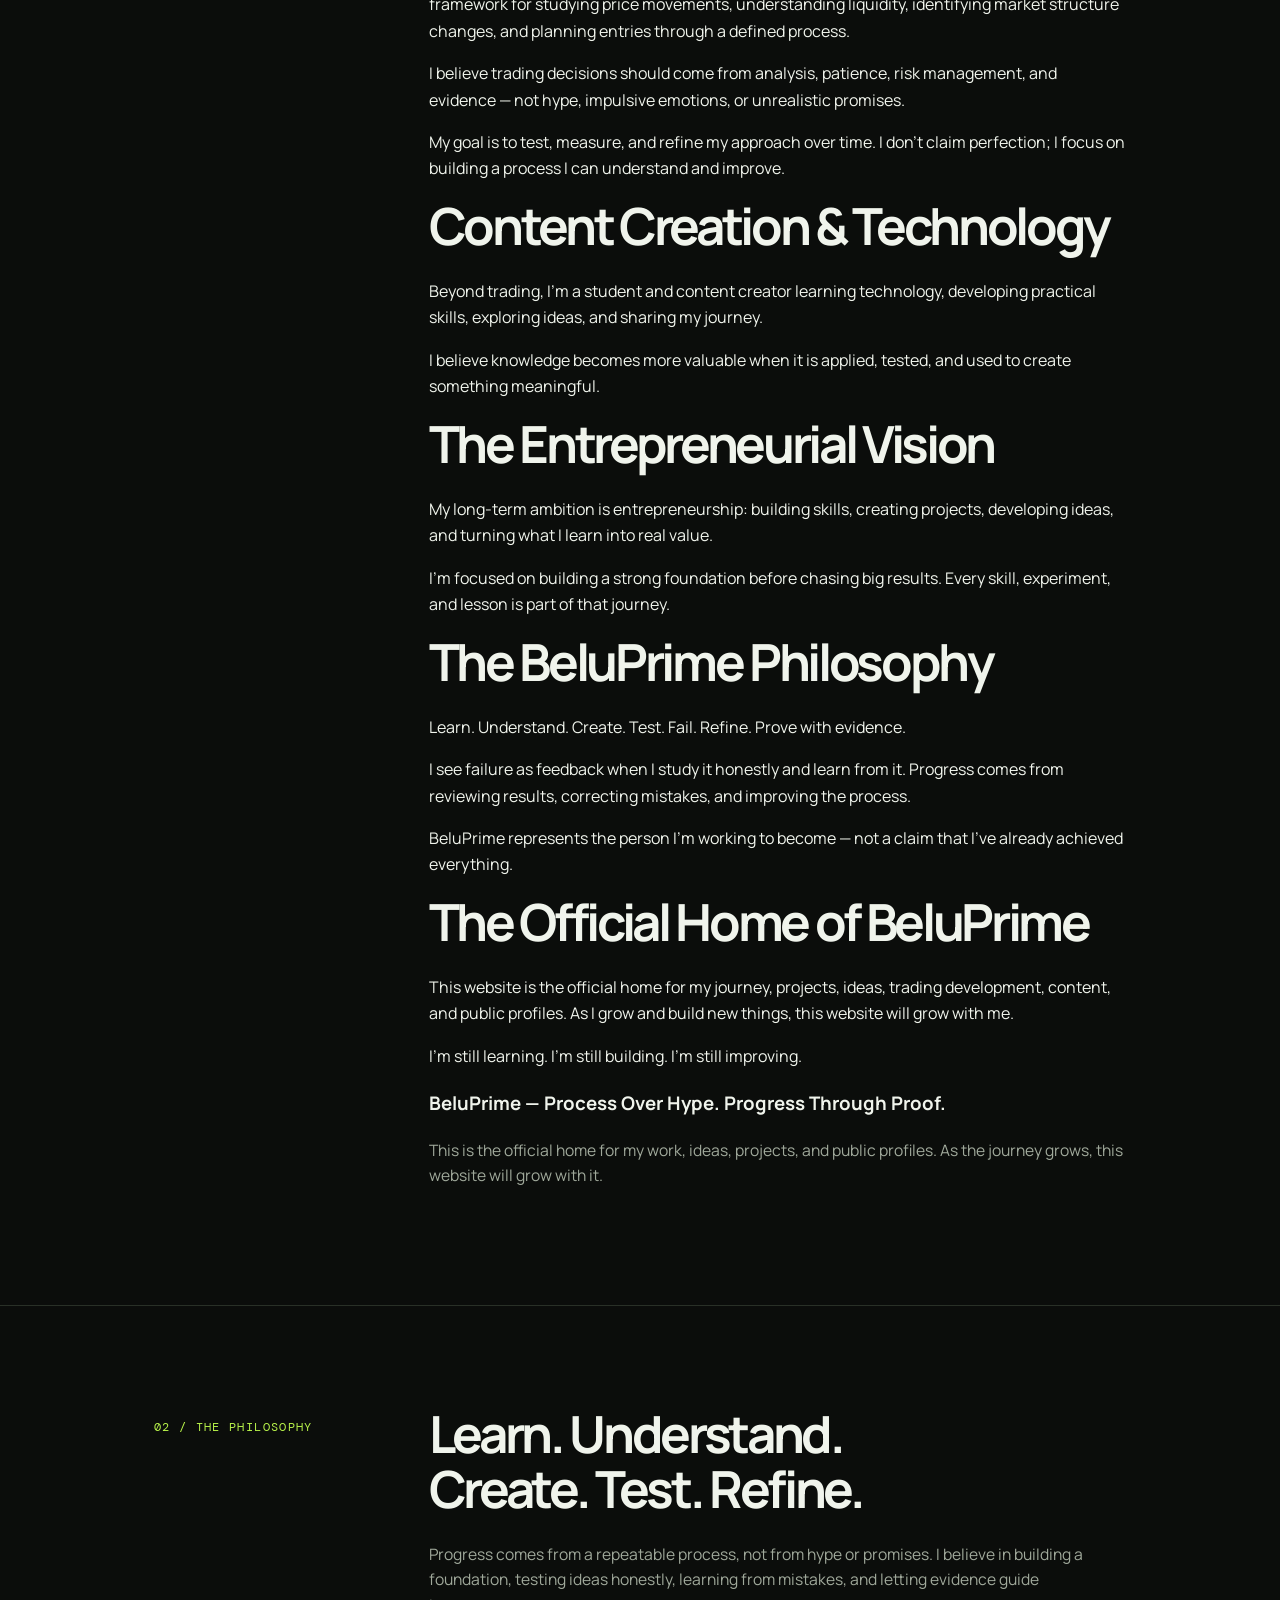
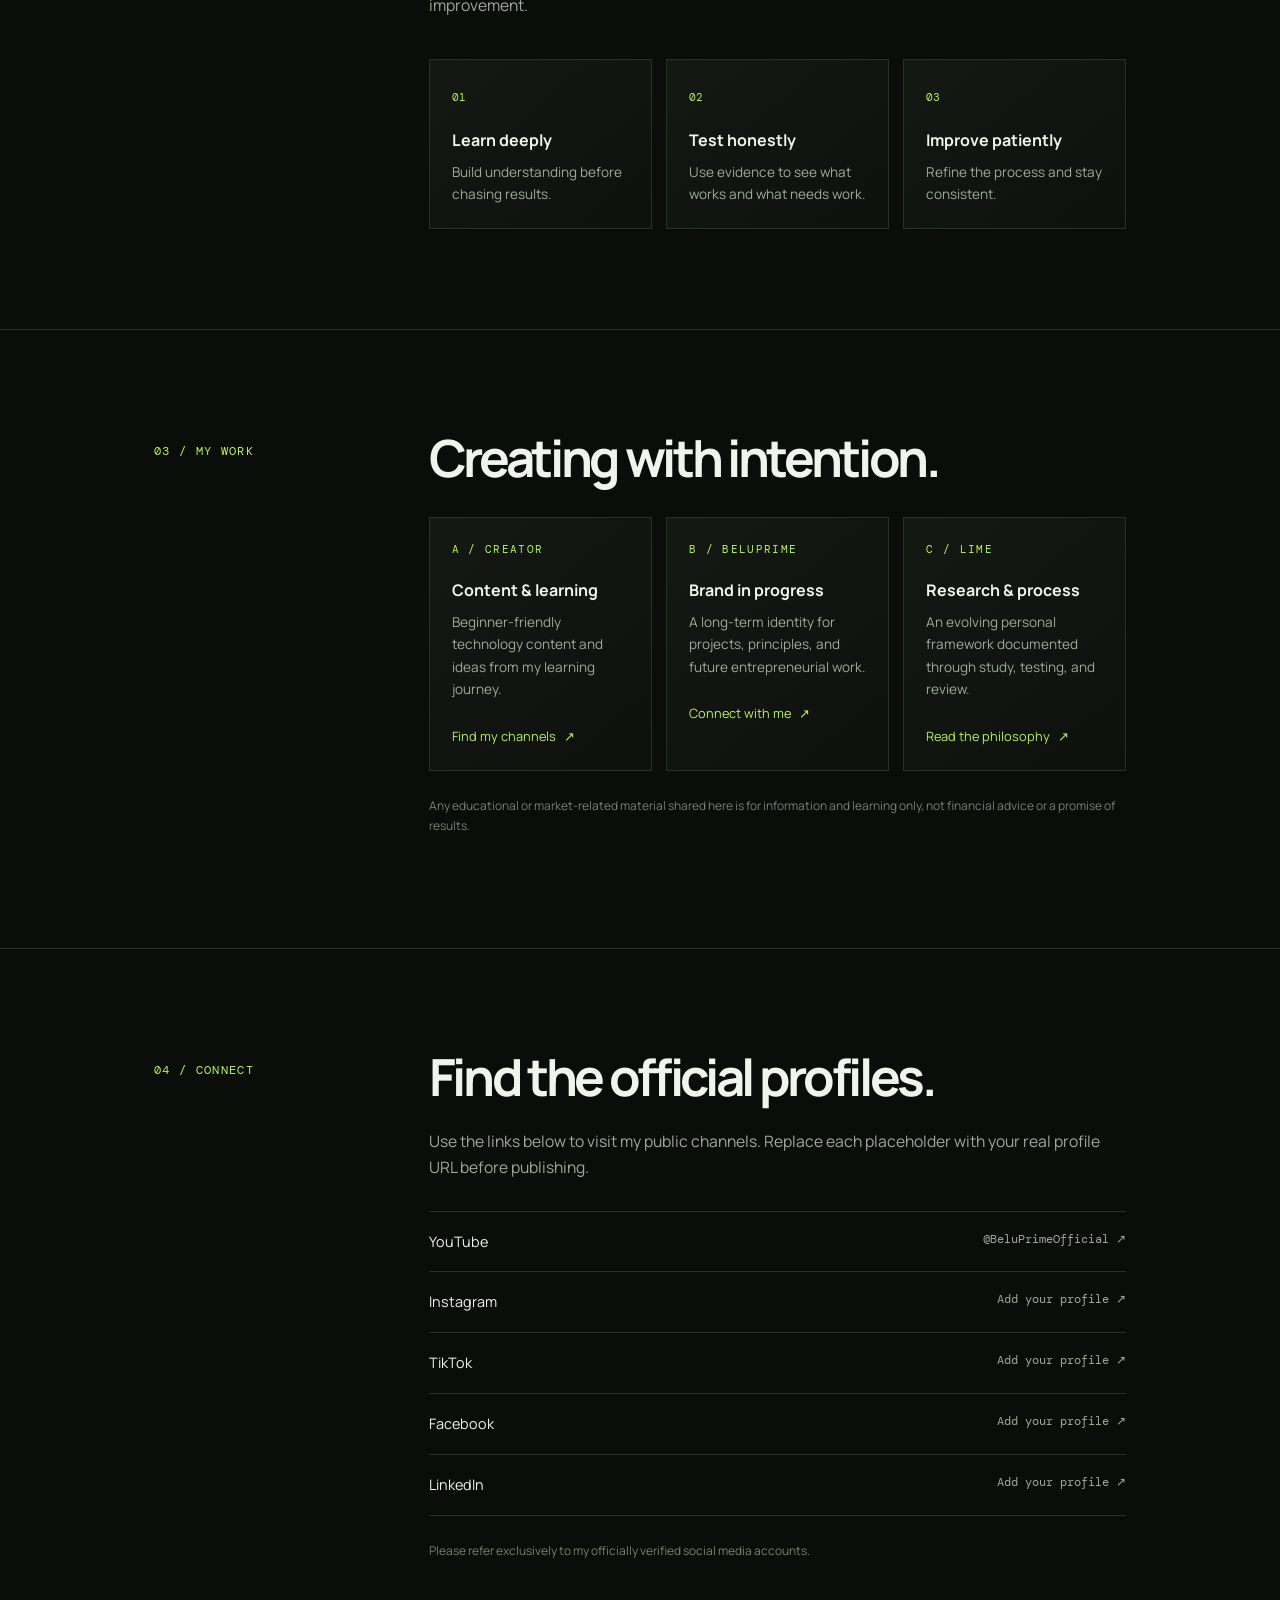
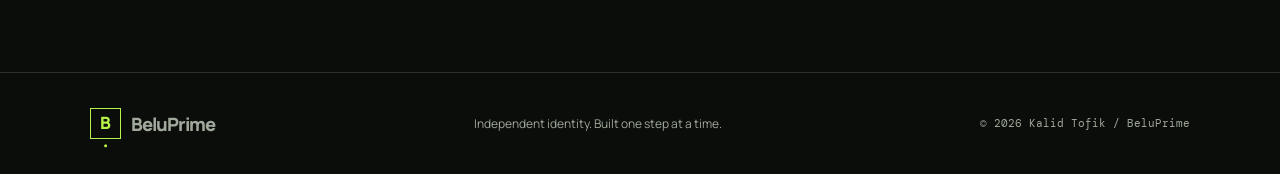
==== commit 2aed774e: "Remove line break from about section heading" ====
--- a/index.html
+++ b/index.html
@@ -51,7 +51,7 @@
     <section class="intro section" id="about">
       <div class="section-label">01 / ABOUT</div>
       <div class="section-body">
-        <h2>One identity.<br><span>A journey in progress.</span></h2>
+        <h2>One identity.<span>A journey in progress.</span></h2>
 
 
         
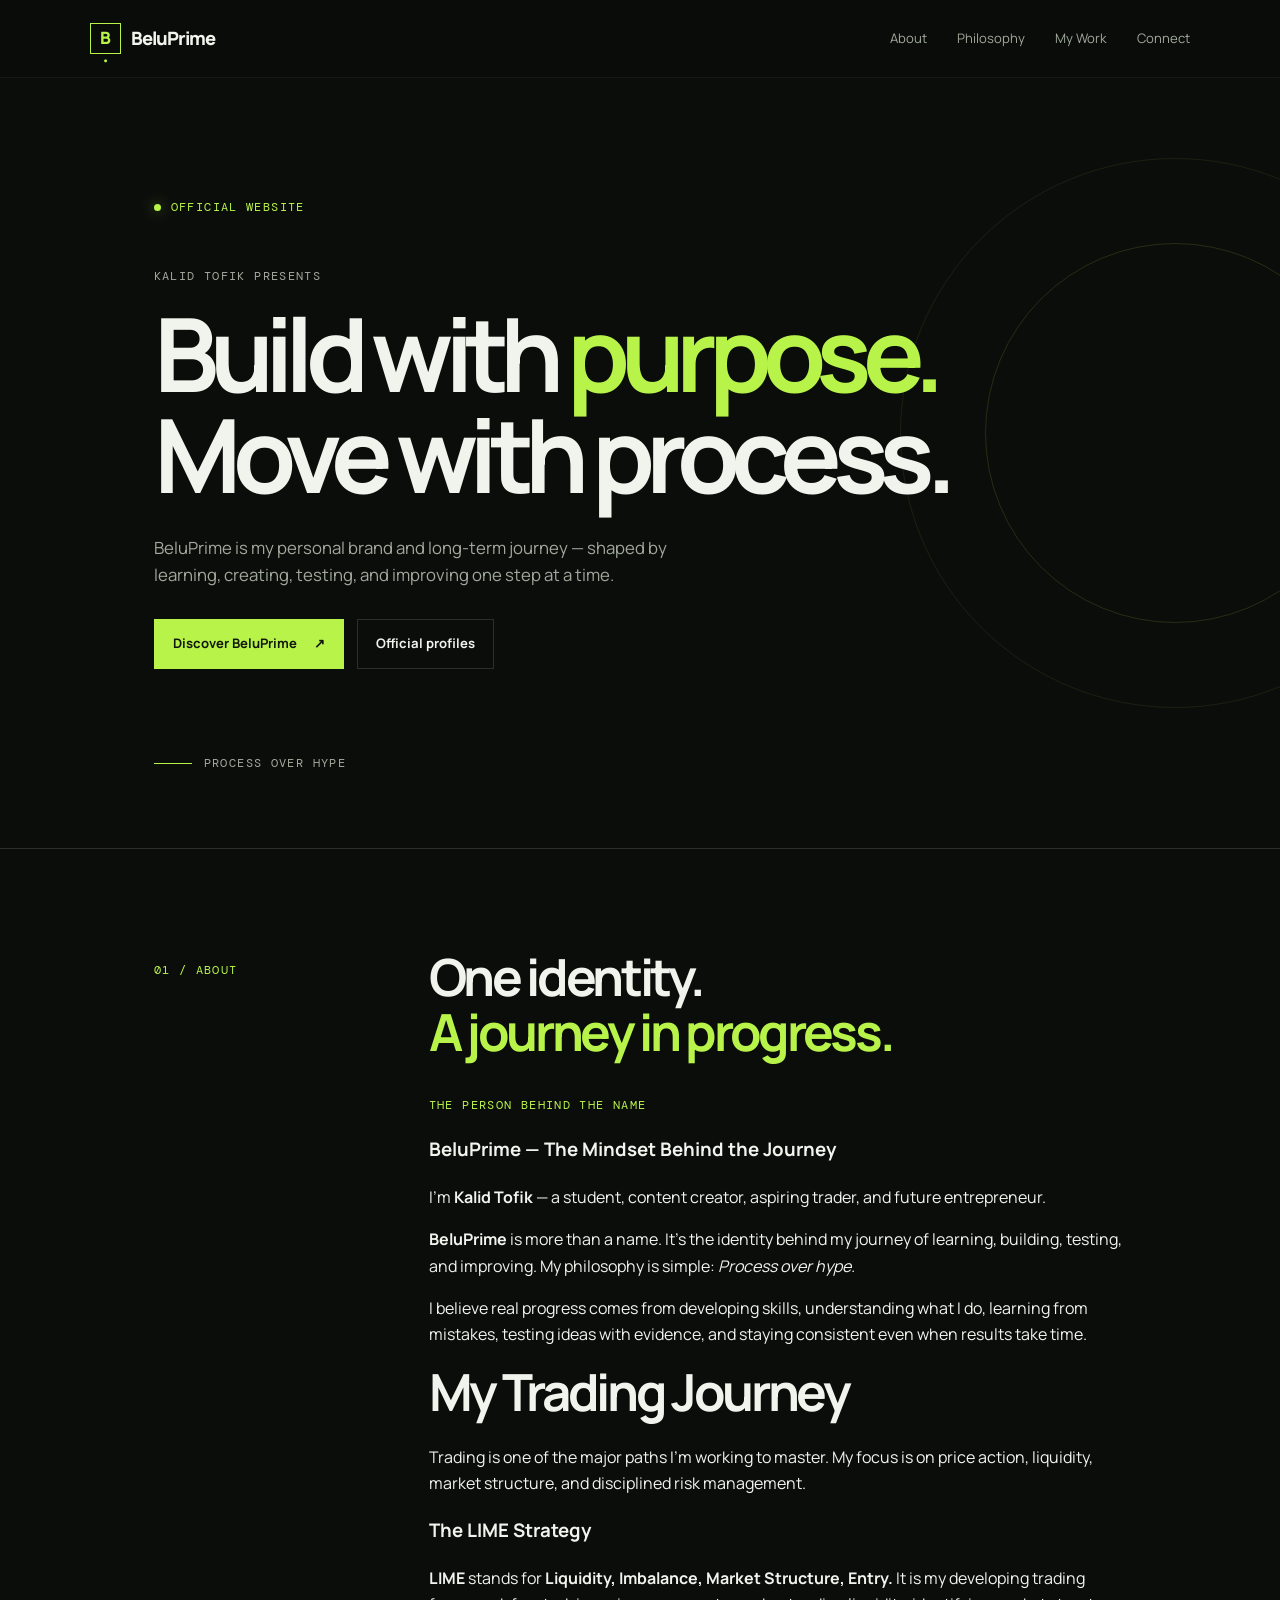
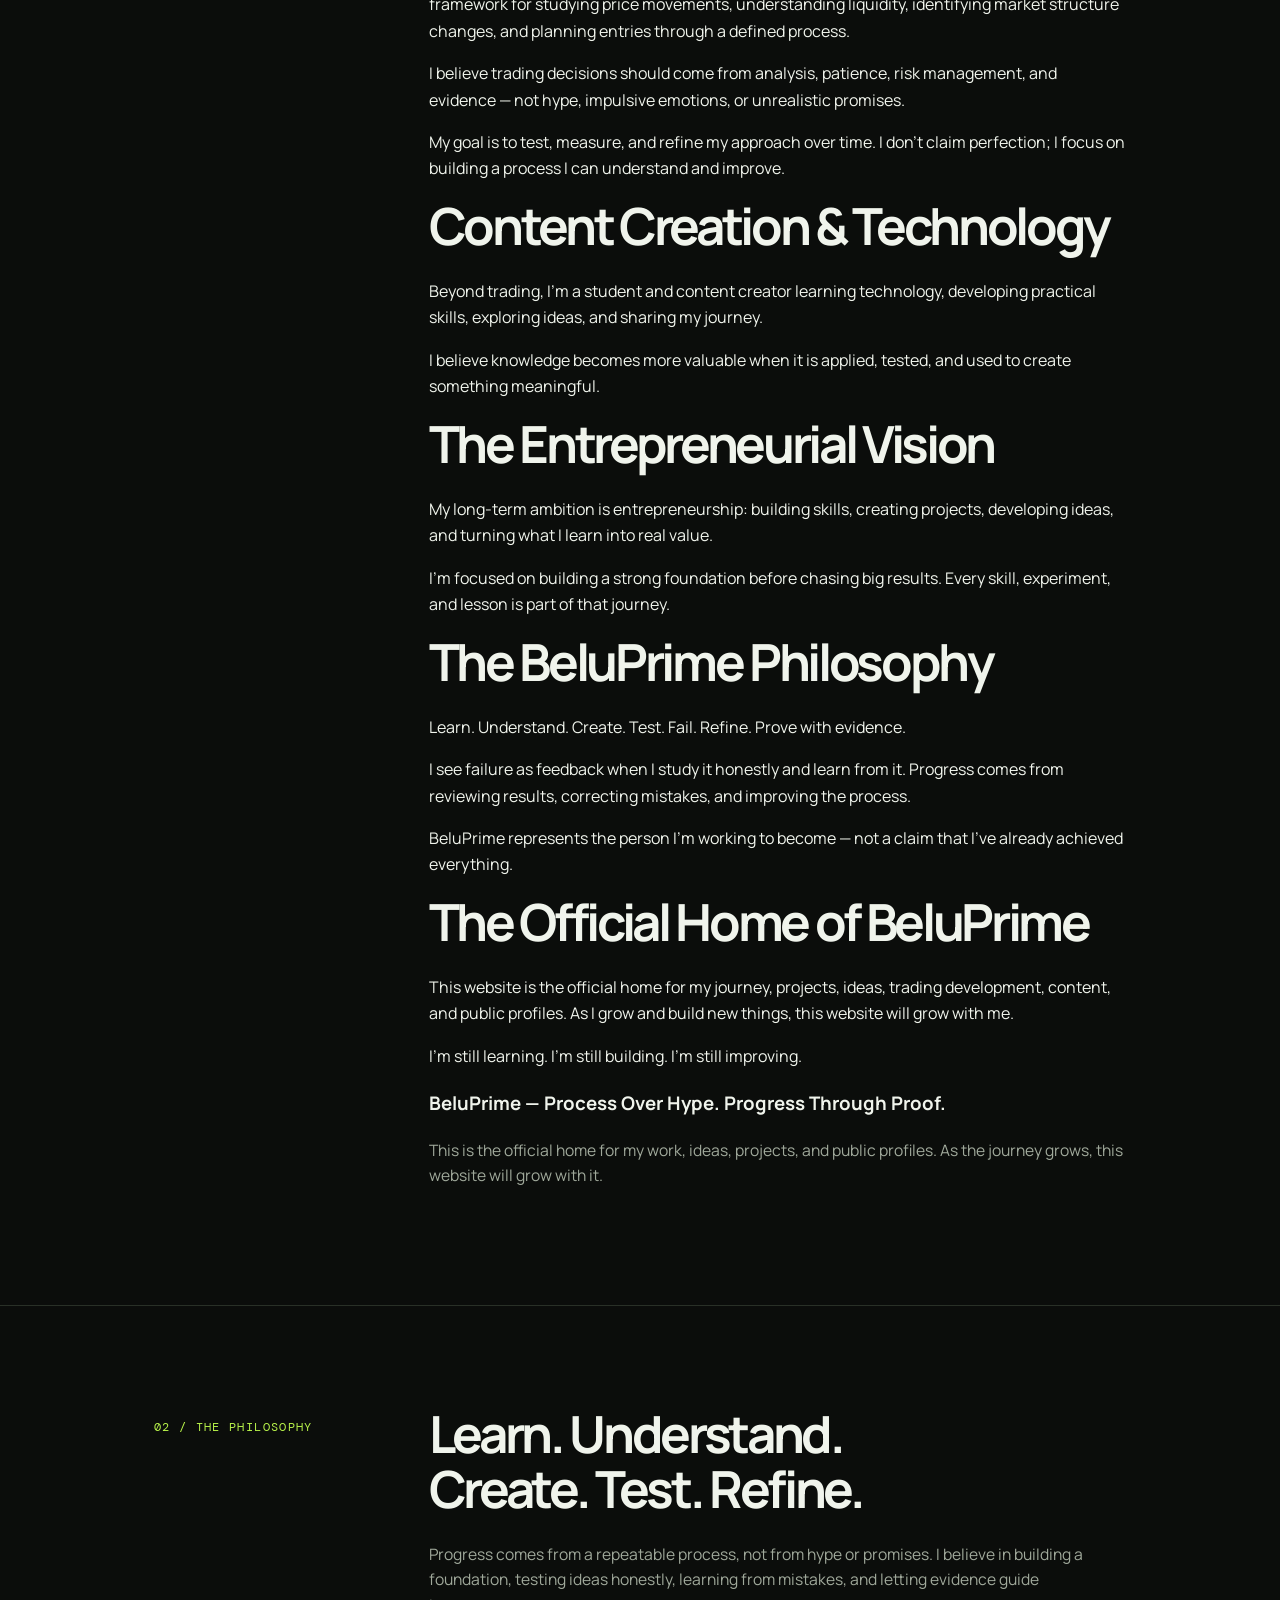
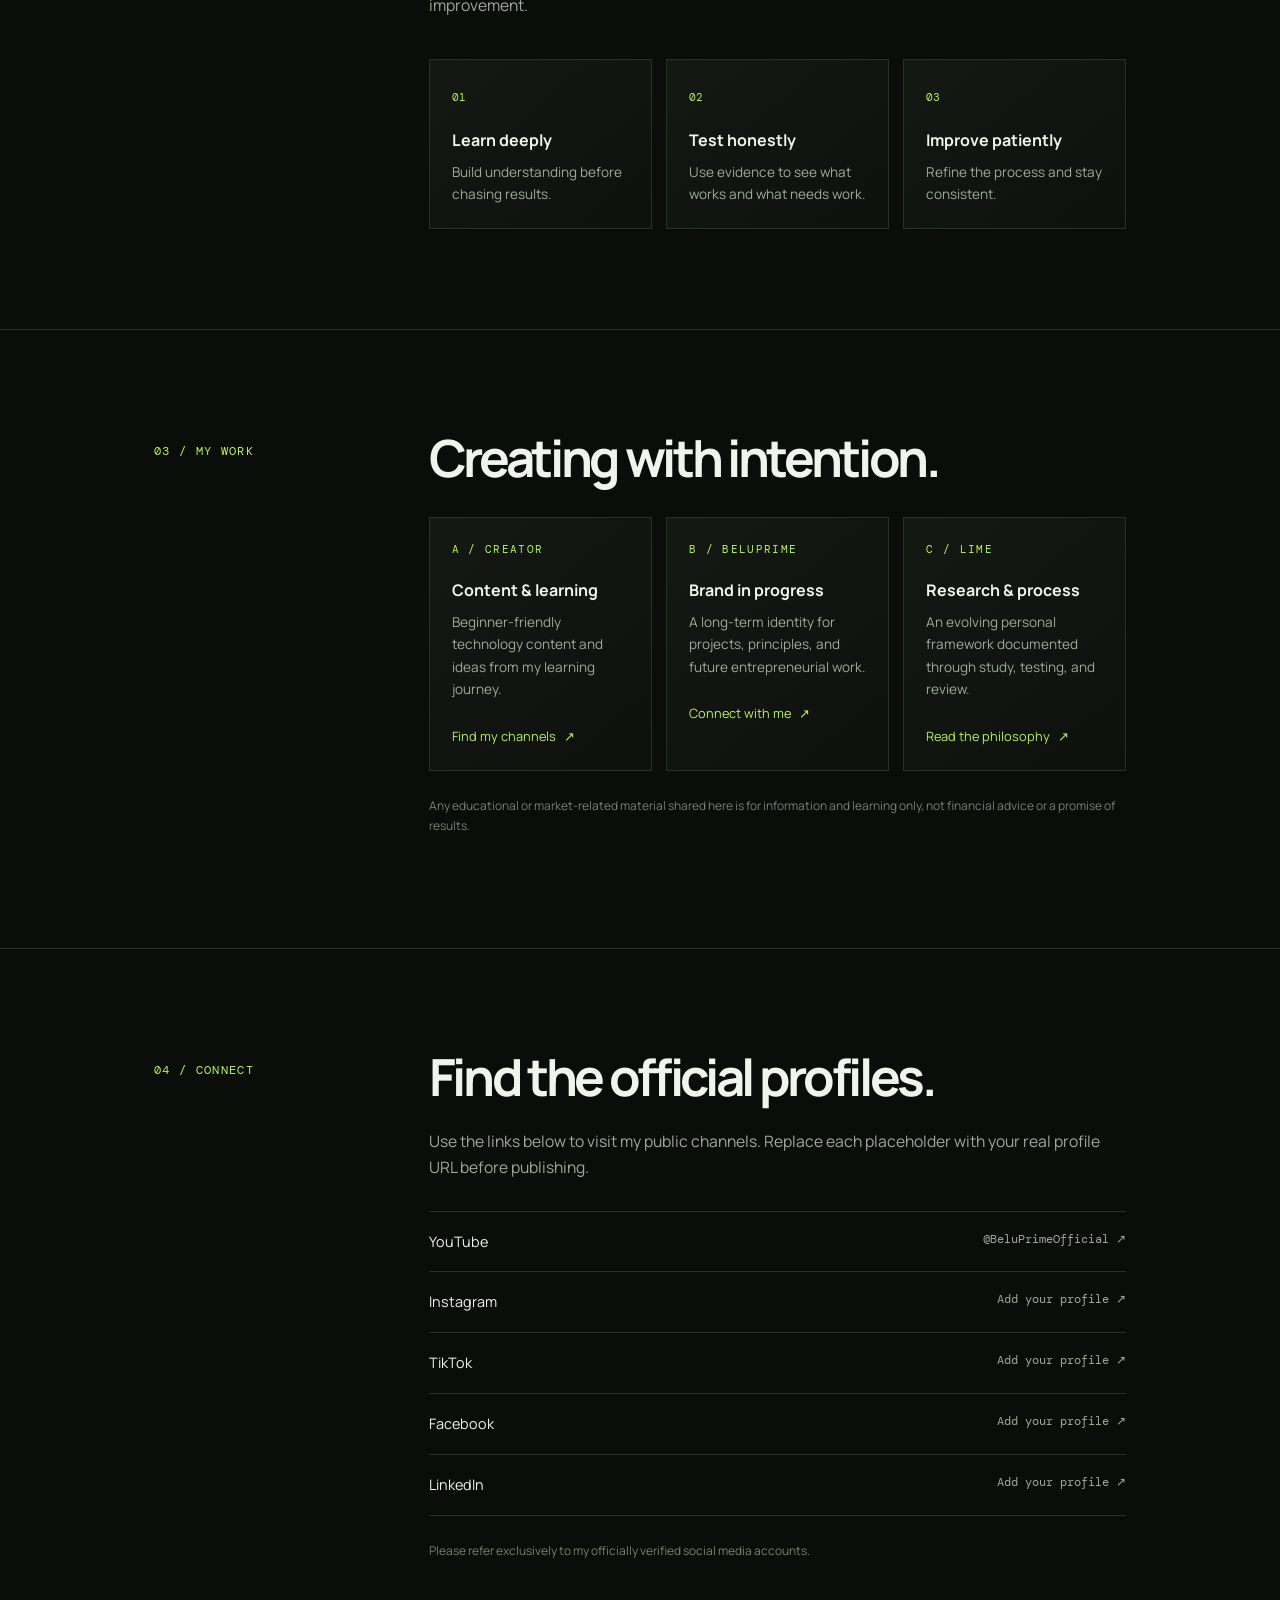
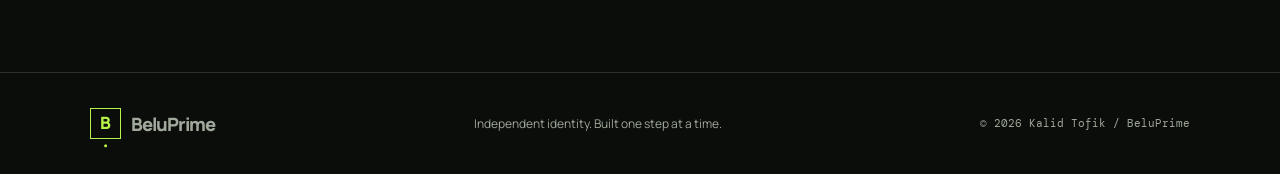
==== commit 4454f169: "Update index.html" ====
--- a/index.html
+++ b/index.html
@@ -51,7 +51,7 @@
     <section class="intro section" id="about">
       <div class="section-label">01 / ABOUT</div>
       <div class="section-body">
-        <h2>One identity.<span>A journey in progress.</span></h2>
+        <h2>One identity.<br><span>A journey in progress.</span></h2>
 
 
         
